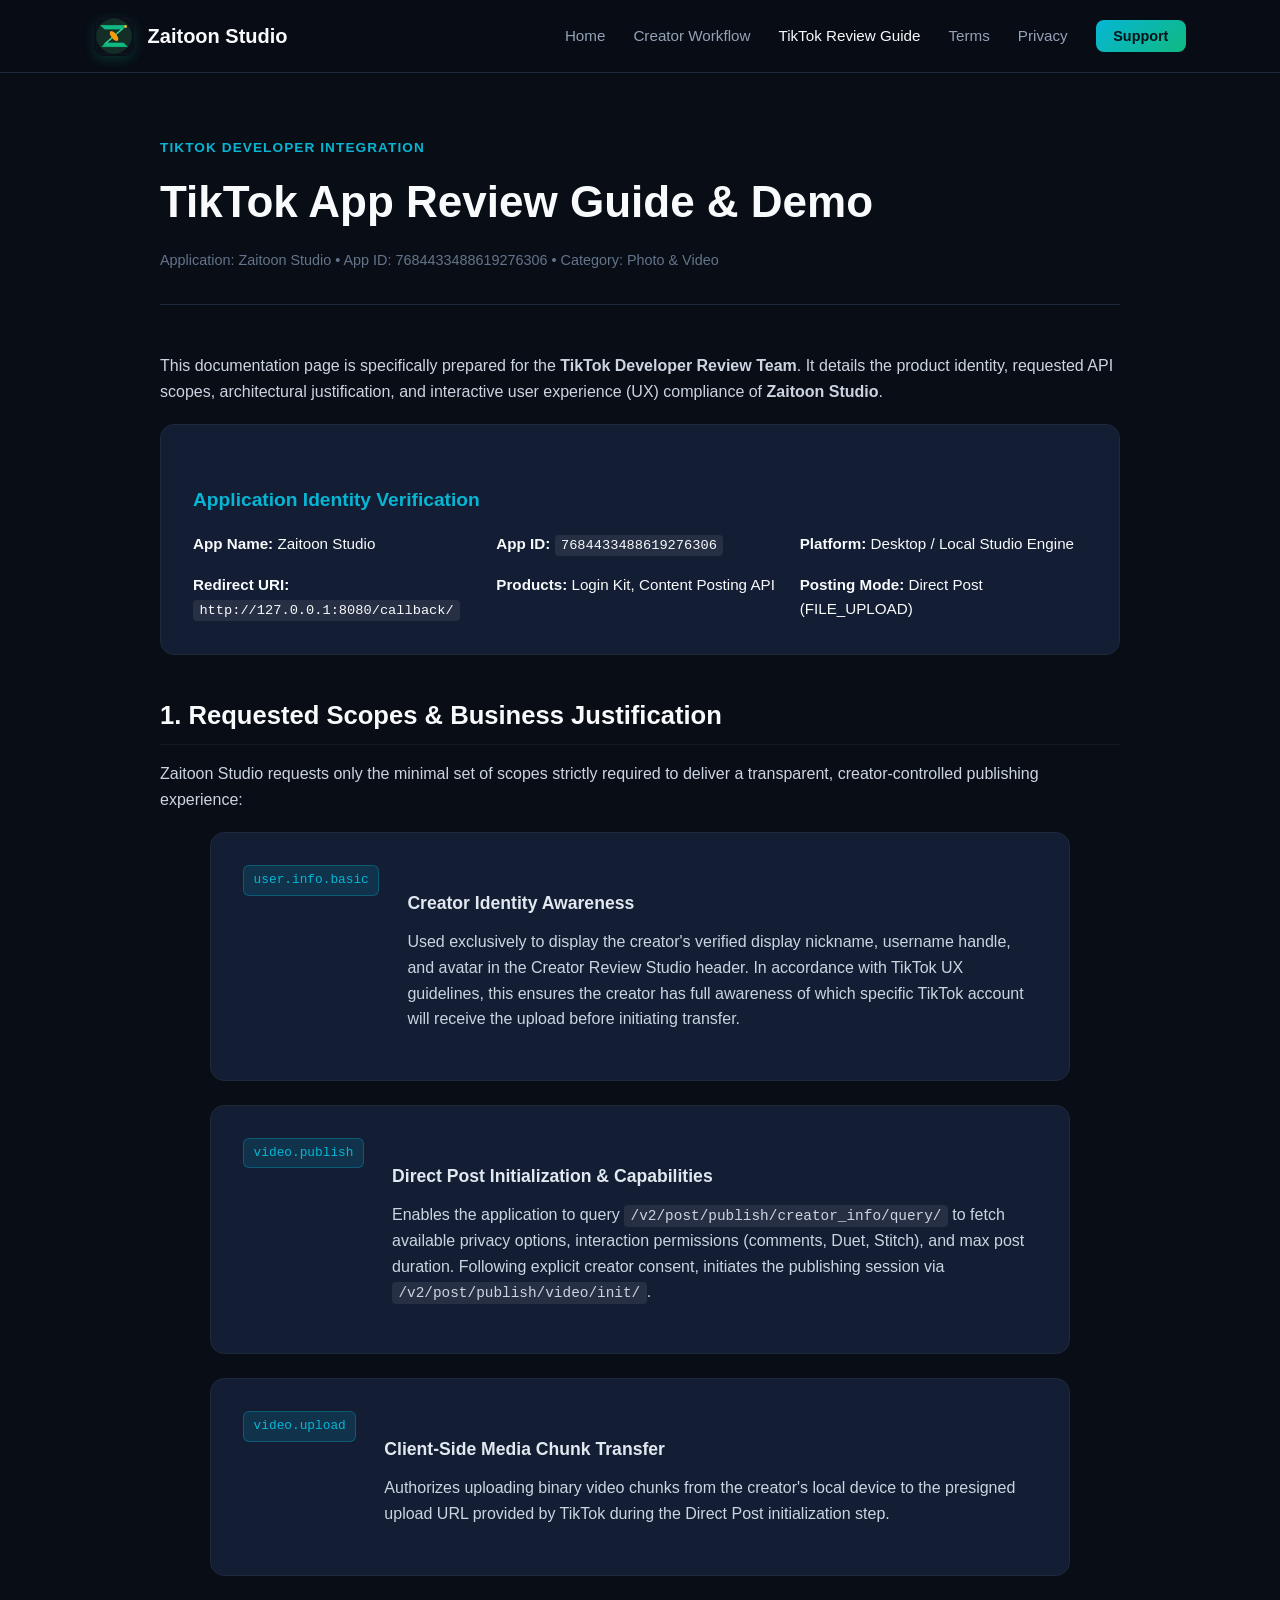
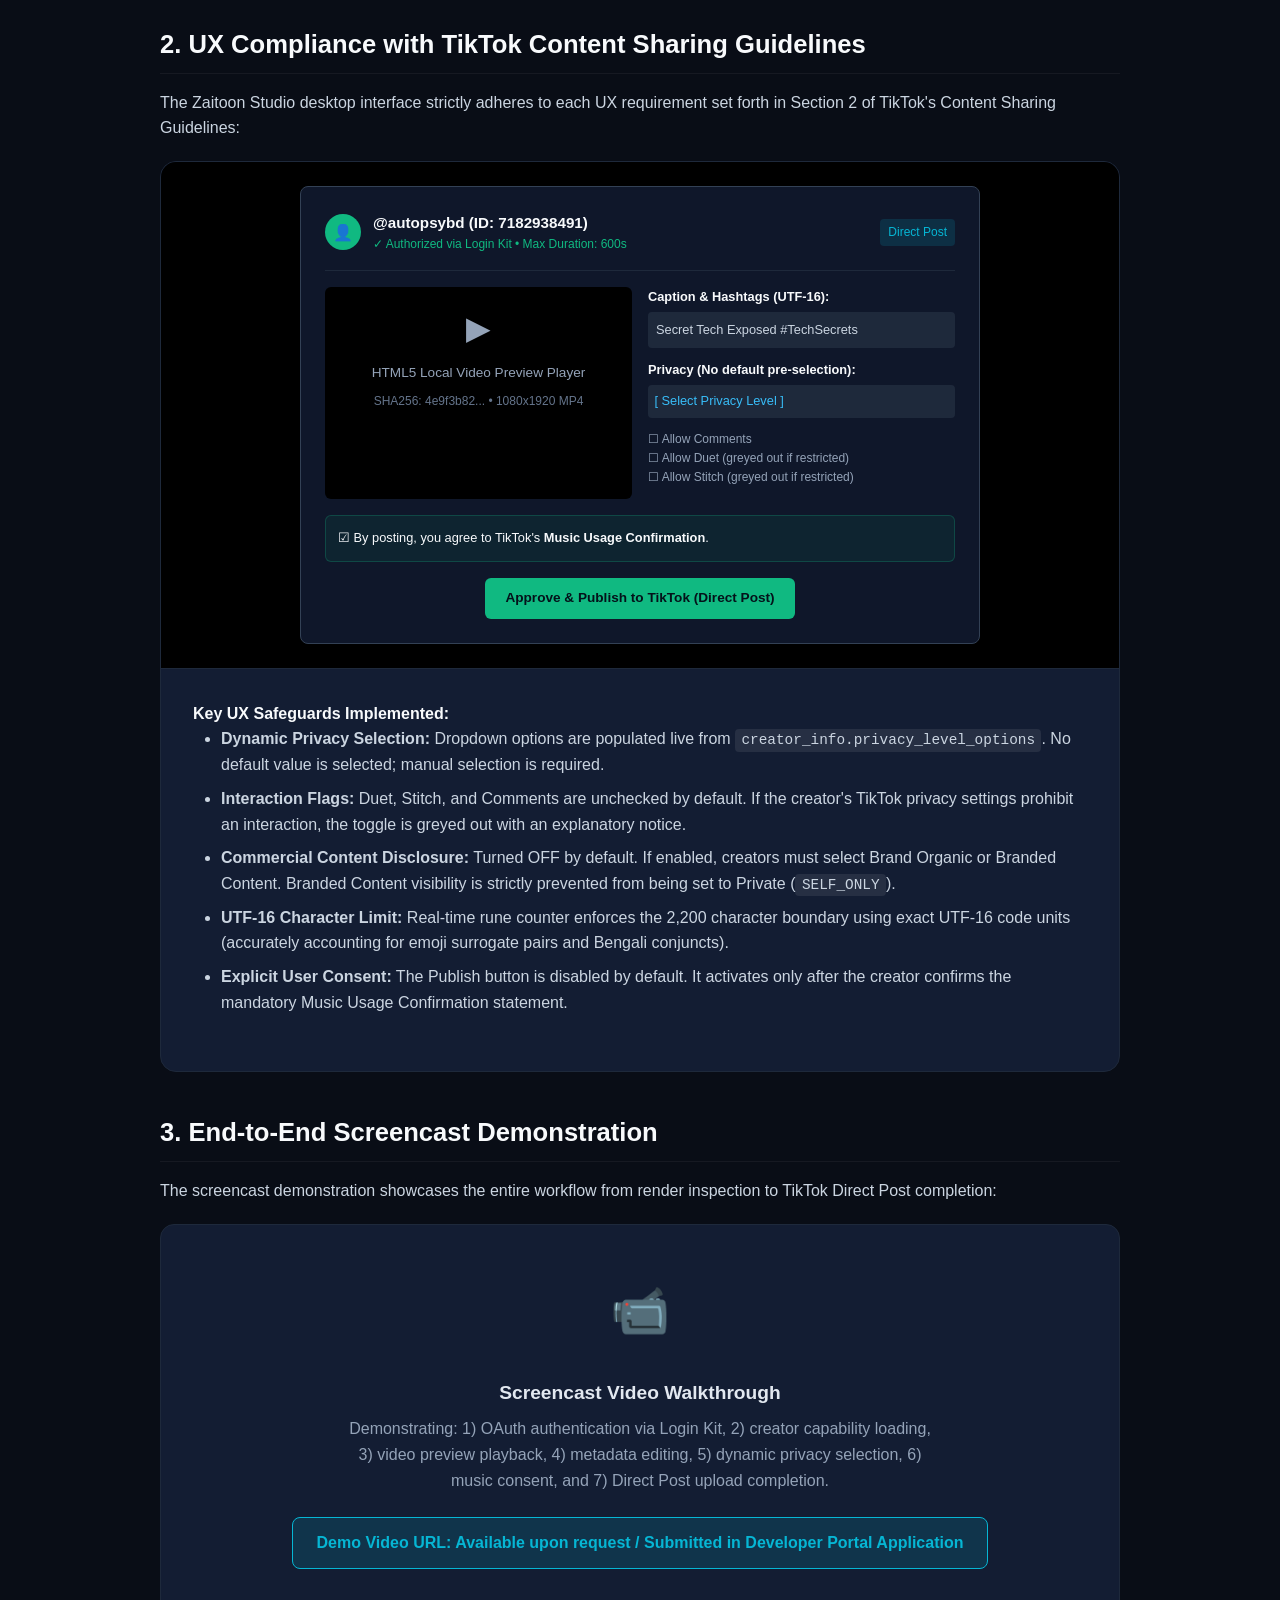
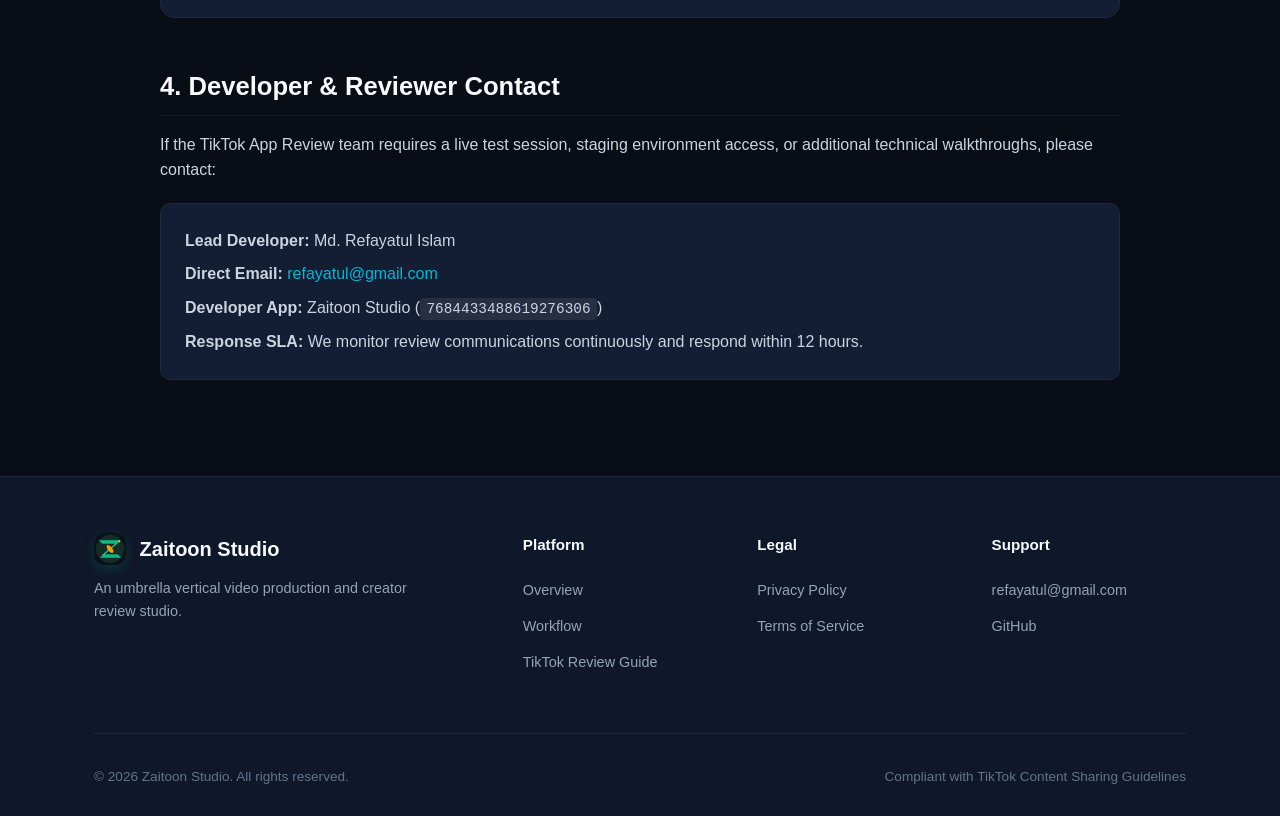
==== review.html @ 84d7c18d "feat: initial release of Zaitoon Studio official public website, Terms, Privacy, and TikTok Review h" ====
<!DOCTYPE html>
<html lang="en">
<head>
  <meta charset="UTF-8">
  <meta name="viewport" content="width=device-width, initial-scale=1.0">
  <title>TikTok App Review Guide & Demo — Zaitoon Studio</title>
  <meta name="description" content="Official TikTok App Review Guide, requested scopes justification, and creator review demonstration for Zaitoon Studio (App ID: 7684433488619276306).">
  <link rel="icon" type="image/png" href="/assets/zaitoon_studio_app_icon_1024.png">
  <link rel="stylesheet" href="/css/style.css">
</head>
<body>
  <header class="site-header">
    <div class="container nav-wrap">
      <a href="/" class="brand-link">
        <img src="/assets/zaitoon_studio_app_icon_1024.png" alt="Zaitoon Studio Logo" class="brand-icon">
        <span>Zaitoon Studio</span>
      </a>
      <button class="mobile-toggle" aria-label="Toggle navigation" aria-expanded="false">☰</button>
      <nav>
        <ul class="nav-links">
          <li><a href="/" class="nav-link">Home</a></li>
          <li><a href="/#workflow" class="nav-link">Creator Workflow</a></li>
          <li><a href="/review" class="nav-link active">TikTok Review Guide</a></li>
          <li><a href="/terms" class="nav-link">Terms</a></li>
          <li><a href="/privacy" class="nav-link">Privacy</a></li>
          <li><a href="/#contact" class="nav-link nav-btn">Support</a></li>
        </ul>
      </nav>
    </div>
  </header>

  <main class="container legal-content" style="max-width: 960px;">
    <div class="legal-header">
      <div class="section-tag">TikTok Developer Integration</div>
      <h1>TikTok App Review Guide & Demo</h1>
      <div class="updated-tag">Application: Zaitoon Studio • App ID: 7684433488619276306 • Category: Photo & Video</div>
    </div>

    <div class="legal-body">
      <p>
        This documentation page is specifically prepared for the <strong>TikTok Developer Review Team</strong>. It details the product identity, requested API scopes, architectural justification, and interactive user experience (UX) compliance of <strong>Zaitoon Studio</strong>.
      </p>

      <!-- App Details Card -->
      <div class="feature-card" style="margin-bottom: 2.5rem; background: var(--bg-card);">
        <h3 style="color: var(--accent-cyan); margin-bottom: 1rem;">Application Identity Verification</h3>
        <div style="display: grid; grid-template-columns: repeat(auto-fit, minmax(240px, 1fr)); gap: 1rem; font-size: 0.95rem;">
          <div><strong>App Name:</strong> Zaitoon Studio</div>
          <div><strong>App ID:</strong> <code>7684433488619276306</code></div>
          <div><strong>Platform:</strong> Desktop / Local Studio Engine</div>
          <div><strong>Redirect URI:</strong> <code>http://127.0.0.1:8080/callback/</code></div>
          <div><strong>Products:</strong> Login Kit, Content Posting API</div>
          <div><strong>Posting Mode:</strong> Direct Post (FILE_UPLOAD)</div>
        </div>
      </div>

      <!-- Scopes Justification -->
      <h2 id="scopes">1. Requested Scopes & Business Justification</h2>
      <p>
        Zaitoon Studio requests only the minimal set of scopes strictly required to deliver a transparent, creator-controlled publishing experience:
      </p>

      <div class="workflow-steps" style="margin-bottom: 3rem;">
        <div class="step-item">
          <span class="demo-scope-pill">user.info.basic</span>
          <div class="step-content">
            <h3 style="font-size: 1.1rem;">Creator Identity Awareness</h3>
            <p>
              Used exclusively to display the creator's verified display nickname, username handle, and avatar in the Creator Review Studio header. In accordance with TikTok UX guidelines, this ensures the creator has full awareness of which specific TikTok account will receive the upload before initiating transfer.
            </p>
          </div>
        </div>

        <div class="step-item">
          <span class="demo-scope-pill">video.publish</span>
          <div class="step-content">
            <h3 style="font-size: 1.1rem;">Direct Post Initialization & Capabilities</h3>
            <p>
              Enables the application to query <code>/v2/post/publish/creator_info/query/</code> to fetch available privacy options, interaction permissions (comments, Duet, Stitch), and max post duration. Following explicit creator consent, initiates the publishing session via <code>/v2/post/publish/video/init/</code>.
            </p>
          </div>
        </div>

        <div class="step-item">
          <span class="demo-scope-pill">video.upload</span>
          <div class="step-content">
            <h3 style="font-size: 1.1rem;">Client-Side Media Chunk Transfer</h3>
            <p>
              Authorizes uploading binary video chunks from the creator's local device to the presigned upload URL provided by TikTok during the Direct Post initialization step.
            </p>
          </div>
        </div>
      </div>

      <!-- UX Compliance Details -->
      <h2>2. UX Compliance with TikTok Content Sharing Guidelines</h2>
      <p>
        The Zaitoon Studio desktop interface strictly adheres to each UX requirement set forth in Section 2 of TikTok's Content Sharing Guidelines:
      </p>

      <div class="demo-card">
        <div class="demo-screen-mockup">
          <div style="background: #0f172a; border: 1px solid #334155; border-radius: 8px; padding: 1.5rem; width: 100%; max-width: 680px; text-align: left;">
            <div style="display: flex; justify-content: space-between; align-items: center; border-bottom: 1px solid #1e293b; padding-bottom: 1rem; margin-bottom: 1rem;">
              <div style="display: flex; align-items: center; gap: 0.75rem;">
                <div style="width: 36px; height: 36px; border-radius: 50%; background: #10b981; display: flex; align-items: center; justify-content: center;">👤</div>
                <div>
                  <div style="font-weight: 700; font-size: 0.95rem; color: #f8fafc;">@autopsybd (ID: 7182938491)</div>
                  <div style="font-size: 0.75rem; color: #10b981;">✓ Authorized via Login Kit • Max Duration: 600s</div>
                </div>
              </div>
              <span style="font-size: 0.75rem; background: rgba(6,182,212,0.15); color: #06b6d4; padding: 0.25rem 0.5rem; border-radius: 4px;">Direct Post</span>
            </div>
            
            <div style="display: grid; grid-template-columns: 1fr 1fr; gap: 1rem; font-size: 0.85rem;">
              <div style="background: #000; border-radius: 6px; padding: 1rem; text-align: center; color: #94a3b8;">
                <div style="font-size: 2rem; margin-bottom: 0.5rem;">▶</div>
                <div>HTML5 Local Video Preview Player</div>
                <div style="font-size: 0.75rem; color: #64748b; margin-top: 0.5rem;">SHA256: 4e9f3b82... • 1080x1920 MP4</div>
              </div>
              <div>
                <div style="margin-bottom: 0.75rem;">
                  <label style="display: block; font-weight: 600; font-size: 0.8rem; margin-bottom: 0.25rem;">Caption & Hashtags (UTF-16):</label>
                  <div style="background: #1e293b; padding: 0.5rem; border-radius: 4px; font-size: 0.8rem; color: #cbd5e1;">Secret Tech Exposed #TechSecrets</div>
                </div>
                <div style="margin-bottom: 0.75rem;">
                  <label style="display: block; font-weight: 600; font-size: 0.8rem; margin-bottom: 0.25rem;">Privacy (No default pre-selection):</label>
                  <div style="background: #1e293b; padding: 0.4rem; border-radius: 4px; font-size: 0.8rem; color: #38bdf8;">[ Select Privacy Level ]</div>
                </div>
                <div style="margin-bottom: 0.75rem; font-size: 0.75rem; color: #94a3b8;">
                  <div>☐ Allow Comments</div>
                  <div>☐ Allow Duet (greyed out if restricted)</div>
                  <div>☐ Allow Stitch (greyed out if restricted)</div>
                </div>
              </div>
            </div>

            <div style="background: rgba(16,185,129,0.08); border: 1px solid rgba(16,185,129,0.25); border-radius: 6px; padding: 0.75rem; margin-top: 1rem; font-size: 0.8rem;">
              ☑ By posting, you agree to TikTok's <strong>Music Usage Confirmation</strong>.
            </div>

            <div style="margin-top: 1rem; text-align: center;">
              <span style="display: inline-block; background: #10b981; color: #04121a; font-weight: 700; font-size: 0.85rem; padding: 0.6rem 1.25rem; border-radius: 6px;">
                Approve & Publish to TikTok (Direct Post)
              </span>
            </div>
          </div>
        </div>
        <div class="demo-details">
          <h4>Key UX Safeguards Implemented:</h4>
          <ul>
            <li><strong>Dynamic Privacy Selection:</strong> Dropdown options are populated live from <code>creator_info.privacy_level_options</code>. No default value is selected; manual selection is required.</li>
            <li><strong>Interaction Flags:</strong> Duet, Stitch, and Comments are unchecked by default. If the creator's TikTok privacy settings prohibit an interaction, the toggle is greyed out with an explanatory notice.</li>
            <li><strong>Commercial Content Disclosure:</strong> Turned OFF by default. If enabled, creators must select Brand Organic or Branded Content. Branded Content visibility is strictly prevented from being set to Private (<code>SELF_ONLY</code>).</li>
            <li><strong>UTF-16 Character Limit:</strong> Real-time rune counter enforces the 2,200 character boundary using exact UTF-16 code units (accurately accounting for emoji surrogate pairs and Bengali conjuncts).</li>
            <li><strong>Explicit User Consent:</strong> The Publish button is disabled by default. It activates only after the creator confirms the mandatory Music Usage Confirmation statement.</li>
          </ul>
        </div>
      </div>

      <!-- Screencast Demo Section -->
      <h2 id="demo-video">3. End-to-End Screencast Demonstration</h2>
      <p>
        The screencast demonstration showcases the entire workflow from render inspection to TikTok Direct Post completion:
      </p>

      <div class="feature-card" style="text-align: center; padding: 3rem 2rem; background: var(--bg-card); margin-bottom: 3rem;">
        <div style="font-size: 3rem; margin-bottom: 1rem;">📹</div>
        <h3 style="margin-bottom: 0.5rem;">Screencast Video Walkthrough</h3>
        <p style="color: var(--text-muted); max-width: 600px; margin: 0 auto 1.5rem;">
          Demonstrating: 1) OAuth authentication via Login Kit, 2) creator capability loading, 3) video preview playback, 4) metadata editing, 5) dynamic privacy selection, 6) music consent, and 7) Direct Post upload completion.
        </p>
        <div style="display: inline-block; background: rgba(6,182,212,0.15); border: 1px solid var(--accent-cyan); color: var(--accent-cyan); padding: 0.75rem 1.5rem; border-radius: 8px; font-weight: 600;">
          Demo Video URL: Available upon request / Submitted in Developer Portal Application
        </div>
      </div>

      <!-- Reviewer Contact -->
      <h2>4. Developer & Reviewer Contact</h2>
      <p>
        If the TikTok App Review team requires a live test session, staging environment access, or additional technical walkthroughs, please contact:
      </p>
      <div style="background: var(--bg-card); padding: 1.5rem; border-radius: 10px; border: 1px solid var(--border-color); margin-top: 1rem;">
        <p style="margin-bottom: 0.5rem;"><strong>Lead Developer:</strong> Md. Refayatul Islam</p>
        <p style="margin-bottom: 0.5rem;"><strong>Direct Email:</strong> <a href="mailto:refayatul@gmail.com">refayatul@gmail.com</a></p>
        <p style="margin-bottom: 0.5rem;"><strong>Developer App:</strong> Zaitoon Studio (<code>7684433488619276306</code>)</p>
        <p style="margin-bottom: 0;"><strong>Response SLA:</strong> We monitor review communications continuously and respond within 12 hours.</p>
      </div>
    </div>
  </main>

  <!-- Footer -->
  <footer class="site-footer">
    <div class="container">
      <div class="footer-grid">
        <div class="footer-brand">
          <div class="brand-link" style="margin-bottom: 0.75rem;">
            <img src="/assets/zaitoon_studio_app_icon_1024.png" alt="Zaitoon Studio" class="brand-icon" style="width: 32px; height: 32px;">
            <span>Zaitoon Studio</span>
          </div>
          <p>An umbrella vertical video production and creator review studio.</p>
        </div>

        <div class="footer-col">
          <h5>Platform</h5>
          <ul>
            <li><a href="/#overview">Overview</a></li>
            <li><a href="/#workflow">Workflow</a></li>
            <li><a href="/review">TikTok Review Guide</a></li>
          </ul>
        </div>

        <div class="footer-col">
          <h5>Legal</h5>
          <ul>
            <li><a href="/privacy">Privacy Policy</a></li>
            <li><a href="/terms">Terms of Service</a></li>
          </ul>
        </div>

        <div class="footer-col">
          <h5>Support</h5>
          <ul>
            <li><a href="mailto:refayatul@gmail.com">refayatul@gmail.com</a></li>
            <li><a href="https://github.com/Refayatul/zaitoon-studio" target="_blank" rel="noopener">GitHub</a></li>
          </ul>
        </div>
      </div>

      <div class="footer-bottom">
        <div>© 2026 Zaitoon Studio. All rights reserved.</div>
        <div>Compliant with TikTok Content Sharing Guidelines</div>
      </div>
    </div>
  </footer>

  <script src="/js/main.js"></script>
</body>
</html>
---- css/style.css ----
/* Zaitoon Studio — Modern Creator Suite Stylesheet */

:root {
  --bg-primary: #090d16;
  --bg-secondary: #0f172a;
  --bg-card: #131d33;
  --bg-card-hover: #1a2744;
  --border-color: #1e293b;
  --border-focus: #38bdf8;
  --text-main: #f8fafc;
  --text-muted: #94a3b8;
  --text-dim: #64748b;
  --accent-cyan: #06b6d4;
  --accent-emerald: #10b981;
  --accent-indigo: #6366f1;
  --accent-gradient: linear-gradient(135deg, #06b6d4 0%, #10b981 100%);
  --font-sans: -apple-system, BlinkMacSystemFont, "Segoe UI", Roboto, Helvetica, Arial, sans-serif;
  --font-mono: ui-monospace, SFMono-Regular, Menlo, Monaco, Consolas, monospace;
  --container-max: 1140px;
}

*, *::before, *::after {
  box-sizing: border-box;
  margin: 0;
  padding: 0;
}

body {
  background-color: var(--bg-primary);
  color: var(--text-main);
  font-family: var(--font-sans);
  line-height: 1.6;
  -webkit-font-smoothing: antialiased;
  min-height: 100vh;
  display: flex;
  flex-direction: column;
}

a {
  color: var(--accent-cyan);
  text-decoration: none;
  transition: color 0.2s ease;
}

a:hover {
  color: #38bdf8;
}

.container {
  width: 100%;
  max-width: var(--container-max);
  margin: 0 auto;
  padding: 0 1.5rem;
}

/* Header & Nav */
.site-header {
  background-color: rgba(9, 13, 22, 0.85);
  backdrop-filter: blur(12px);
  border-bottom: 1px solid var(--border-color);
  position: sticky;
  top: 0;
  z-index: 100;
}

.nav-wrap {
  display: flex;
  align-items: center;
  justify-content: space-between;
  height: 72px;
}

.brand-link {
  display: flex;
  align-items: center;
  gap: 0.85rem;
  font-weight: 700;
  font-size: 1.25rem;
  color: var(--text-main);
}

.brand-icon {
  width: 40px;
  height: 40px;
  border-radius: 10px;
  object-fit: cover;
  box-shadow: 0 4px 12px rgba(16, 185, 129, 0.2);
}

.nav-links {
  display: flex;
  align-items: center;
  gap: 1.75rem;
  list-style: none;
}

.nav-link {
  color: var(--text-muted);
  font-size: 0.95rem;
  font-weight: 500;
  transition: color 0.2s;
}

.nav-link:hover, .nav-link.active {
  color: var(--text-main);
}

.nav-btn {
  background: var(--accent-gradient);
  color: #04121a !important;
  font-weight: 600;
  padding: 0.5rem 1.1rem;
  border-radius: 8px;
  font-size: 0.9rem;
  transition: opacity 0.2s ease, transform 0.2s ease;
}

.nav-btn:hover {
  opacity: 0.95;
  transform: translateY(-1px);
}

.mobile-toggle {
  display: none;
  background: transparent;
  border: none;
  color: var(--text-main);
  font-size: 1.5rem;
  cursor: pointer;
}

/* Hero Section */
.hero-section {
  padding: 5rem 0 4rem;
  text-align: center;
  background: radial-gradient(circle at top, rgba(6, 182, 212, 0.12) 0%, transparent 65%);
}

.hero-badge {
  display: inline-flex;
  align-items: center;
  gap: 0.5rem;
  padding: 0.4rem 1rem;
  background: rgba(16, 185, 129, 0.1);
  border: 1px solid rgba(16, 185, 129, 0.3);
  border-radius: 999px;
  color: var(--accent-emerald);
  font-size: 0.85rem;
  font-weight: 600;
  margin-bottom: 1.5rem;
}

.hero-title {
  font-size: 3rem;
  font-weight: 800;
  line-height: 1.2;
  margin-bottom: 1.25rem;
  letter-spacing: -0.02em;
}

.gradient-text {
  background: var(--accent-gradient);
  -webkit-background-clip: text;
  -webkit-text-fill-color: transparent;
}

.hero-subtitle {
  font-size: 1.2rem;
  color: var(--text-muted);
  max-width: 740px;
  margin: 0 auto 2.25rem;
  font-weight: 400;
}

.hero-cta-group {
  display: flex;
  align-items: center;
  justify-content: center;
  gap: 1rem;
  flex-wrap: wrap;
}

.btn-primary {
  background: var(--accent-gradient);
  color: #04121a;
  font-weight: 700;
  padding: 0.85rem 1.85rem;
  border-radius: 10px;
  font-size: 1rem;
  transition: all 0.2s ease;
  display: inline-flex;
  align-items: center;
  gap: 0.5rem;
}

.btn-primary:hover {
  opacity: 0.95;
  transform: translateY(-2px);
  color: #04121a;
}

.btn-secondary {
  background: var(--bg-card);
  border: 1px solid var(--border-color);
  color: var(--text-main);
  font-weight: 600;
  padding: 0.85rem 1.85rem;
  border-radius: 10px;
  font-size: 1rem;
  transition: all 0.2s ease;
}

.btn-secondary:hover {
  background: var(--bg-card-hover);
  border-color: #334155;
  color: var(--text-main);
}

/* Feature Grid */
.section {
  padding: 4.5rem 0;
  border-top: 1px solid var(--border-color);
}

.section-header {
  text-align: center;
  margin-bottom: 3.5rem;
}

.section-tag {
  color: var(--accent-cyan);
  font-size: 0.85rem;
  font-weight: 700;
  text-transform: uppercase;
  letter-spacing: 0.08em;
  margin-bottom: 0.5rem;
}

.section-title {
  font-size: 2.2rem;
  font-weight: 700;
  margin-bottom: 0.75rem;
  letter-spacing: -0.01em;
}

.section-desc {
  color: var(--text-muted);
  font-size: 1.05rem;
  max-width: 650px;
  margin: 0 auto;
}

.grid-3 {
  display: grid;
  grid-template-columns: repeat(auto-fit, minmax(320px, 1fr));
  gap: 1.75rem;
}

.grid-2 {
  display: grid;
  grid-template-columns: repeat(auto-fit, minmax(400px, 1fr));
  gap: 2rem;
}

.feature-card {
  background: var(--bg-card);
  border: 1px solid var(--border-color);
  border-radius: 14px;
  padding: 2rem;
  transition: transform 0.2s ease, border-color 0.2s ease;
}

.feature-card:hover {
  transform: translateY(-4px);
  border-color: rgba(6, 182, 212, 0.4);
}

.card-icon {
  width: 48px;
  height: 48px;
  border-radius: 12px;
  background: rgba(6, 182, 212, 0.1);
  display: flex;
  align-items: center;
  justify-content: center;
  font-size: 1.5rem;
  margin-bottom: 1.25rem;
}

.feature-card h3 {
  font-size: 1.25rem;
  margin-bottom: 0.6rem;
  color: var(--text-main);
}

.feature-card p {
  color: var(--text-muted);
  font-size: 0.95rem;
}

/* Workflow Step List */
.workflow-steps {
  display: flex;
  flex-direction: column;
  gap: 1.5rem;
  max-width: 860px;
  margin: 0 auto;
}

.step-item {
  display: flex;
  gap: 1.5rem;
  background: var(--bg-card);
  border: 1px solid var(--border-color);
  border-radius: 14px;
  padding: 1.75rem;
  align-items: flex-start;
}

.step-number {
  background: var(--accent-gradient);
  color: #04121a;
  font-weight: 800;
  width: 40px;
  height: 40px;
  border-radius: 10px;
  display: flex;
  align-items: center;
  justify-content: center;
  flex-shrink: 0;
  font-size: 1.1rem;
}

.step-content h3 {
  font-size: 1.2rem;
  margin-bottom: 0.4rem;
}

.step-content p {
  color: var(--text-muted);
  font-size: 0.95rem;
}

/* Compliance Badge Box */
.compliance-box {
  background: rgba(16, 185, 129, 0.05);
  border: 1px solid rgba(16, 185, 129, 0.25);
  border-radius: 14px;
  padding: 2.25rem;
  margin-top: 3rem;
  display: flex;
  align-items: center;
  gap: 2rem;
}

.compliance-icon {
  font-size: 3rem;
  flex-shrink: 0;
}

.compliance-info h4 {
  font-size: 1.3rem;
  color: var(--accent-emerald);
  margin-bottom: 0.5rem;
}

.compliance-info p {
  color: var(--text-muted);
  font-size: 0.95rem;
}

/* Legal & Doc Layout */
.legal-content {
  padding: 4rem 0 6rem;
  max-width: 820px;
  margin: 0 auto;
}

.legal-header {
  margin-bottom: 3rem;
  border-bottom: 1px solid var(--border-color);
  padding-bottom: 2rem;
}

.legal-header h1 {
  font-size: 2.75rem;
  font-weight: 800;
  margin-bottom: 0.75rem;
}

.legal-header .updated-tag {
  color: var(--text-dim);
  font-size: 0.9rem;
}

.legal-body h2 {
  font-size: 1.6rem;
  margin: 2.5rem 0 1rem;
  color: var(--text-main);
  border-bottom: 1px solid rgba(255, 255, 255, 0.05);
  padding-bottom: 0.5rem;
}

.legal-body h3 {
  font-size: 1.2rem;
  margin: 1.75rem 0 0.75rem;
  color: #e2e8f0;
}

.legal-body p {
  color: #cbd5e1;
  font-size: 1rem;
  margin-bottom: 1.25rem;
}

.legal-body ul, .legal-body ol {
  margin-bottom: 1.5rem;
  padding-left: 1.75rem;
  color: #cbd5e1;
}

.legal-body li {
  margin-bottom: 0.5rem;
}

.legal-body code {
  font-family: var(--font-mono);
  background: rgba(255, 255, 255, 0.08);
  padding: 0.2rem 0.4rem;
  border-radius: 4px;
  font-size: 0.9em;
}

/* Review Demonstration Page UI */
.demo-card {
  background: var(--bg-card);
  border: 1px solid var(--border-color);
  border-radius: 16px;
  overflow: hidden;
  margin-bottom: 2.5rem;
}

.demo-screen-mockup {
  background: #000;
  padding: 1.5rem;
  border-bottom: 1px solid var(--border-color);
  display: flex;
  justify-content: center;
}

.demo-screen-mockup img, .demo-screen-mockup video {
  max-width: 100%;
  border-radius: 8px;
  box-shadow: 0 12px 36px rgba(0,0,0,0.6);
}

.demo-details {
  padding: 2rem;
}

.demo-scope-pill {
  display: inline-block;
  background: rgba(6, 182, 212, 0.15);
  color: var(--accent-cyan);
  border: 1px solid rgba(6, 182, 212, 0.3);
  font-family: var(--font-mono);
  font-size: 0.8rem;
  padding: 0.25rem 0.6rem;
  border-radius: 6px;
  margin: 0.25rem;
}

/* Contact Box */
.contact-box {
  background: var(--bg-card);
  border: 1px solid var(--border-color);
  border-radius: 14px;
  padding: 2.5rem;
  text-align: center;
  max-width: 680px;
  margin: 0 auto;
}

/* Footer */
.site-footer {
  margin-top: auto;
  background: var(--bg-secondary);
  border-top: 1px solid var(--border-color);
  padding: 3.5rem 0 2rem;
}

.footer-grid {
  display: grid;
  grid-template-columns: 2fr 1fr 1fr 1fr;
  gap: 2.5rem;
  margin-bottom: 3rem;
}

.footer-brand p {
  color: var(--text-muted);
  font-size: 0.9rem;
  margin-top: 0.75rem;
  max-width: 320px;
}

.footer-col h5 {
  color: var(--text-main);
  font-size: 0.95rem;
  font-weight: 700;
  margin-bottom: 1.25rem;
}

.footer-col ul {
  list-style: none;
}

.footer-col li {
  margin-bottom: 0.65rem;
}

.footer-col a {
  color: var(--text-muted);
  font-size: 0.9rem;
}

.footer-col a:hover {
  color: var(--text-main);
}

.footer-bottom {
  border-top: 1px solid var(--border-color);
  padding-top: 2rem;
  display: flex;
  justify-content: space-between;
  align-items: center;
  color: var(--text-dim);
  font-size: 0.85rem;
}

/* Mobile Responsive */
@media (max-width: 768px) {
  .hero-title {
    font-size: 2.25rem;
  }
  .nav-links {
    display: none;
    position: absolute;
    top: 72px;
    left: 0;
    width: 100%;
    background: var(--bg-secondary);
    border-bottom: 1px solid var(--border-color);
    flex-direction: column;
    padding: 1.5rem;
    gap: 1.25rem;
  }
  .nav-links.open {
    display: flex;
  }
  .mobile-toggle {
    display: block;
  }
  .footer-grid {
    grid-template-columns: 1fr;
    gap: 2rem;
  }
  .footer-bottom {
    flex-direction: column;
    gap: 1rem;
    text-align: center;
  }
  .compliance-box {
    flex-direction: column;
    text-align: center;
  }
}
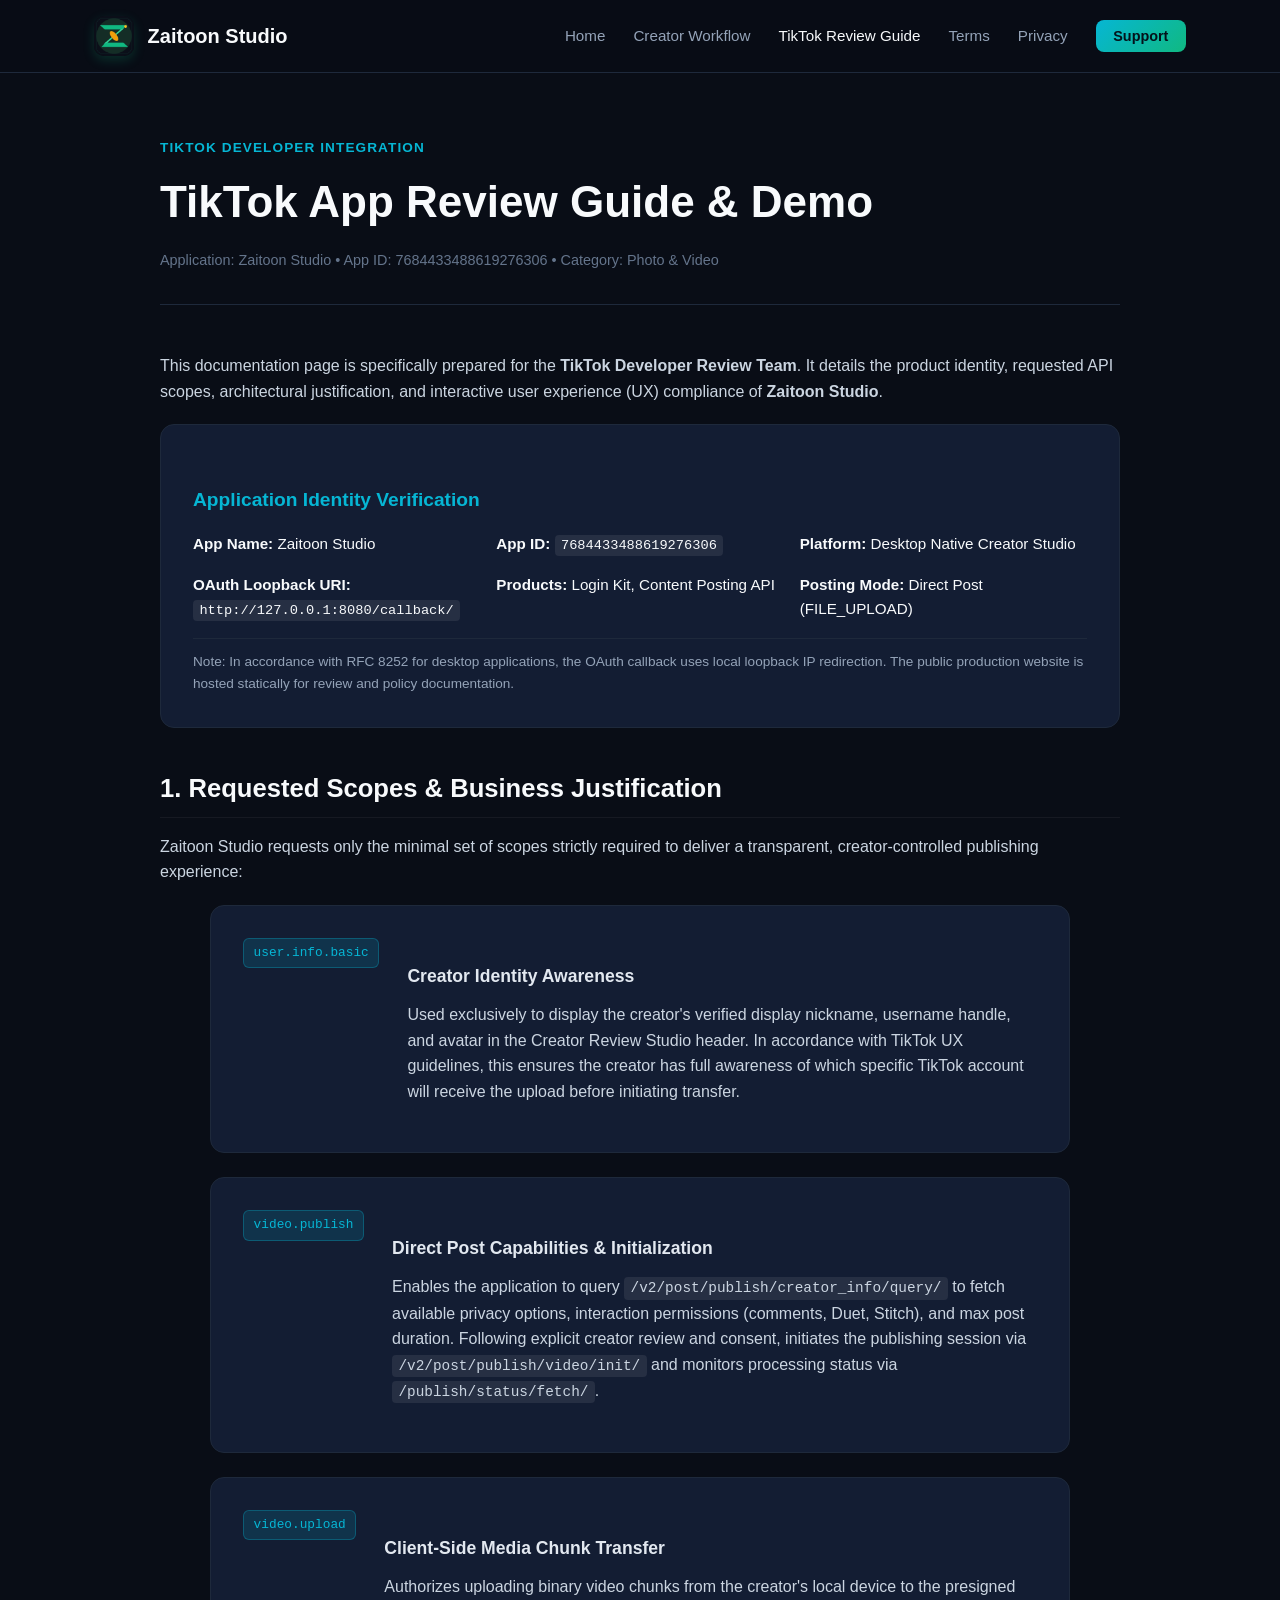
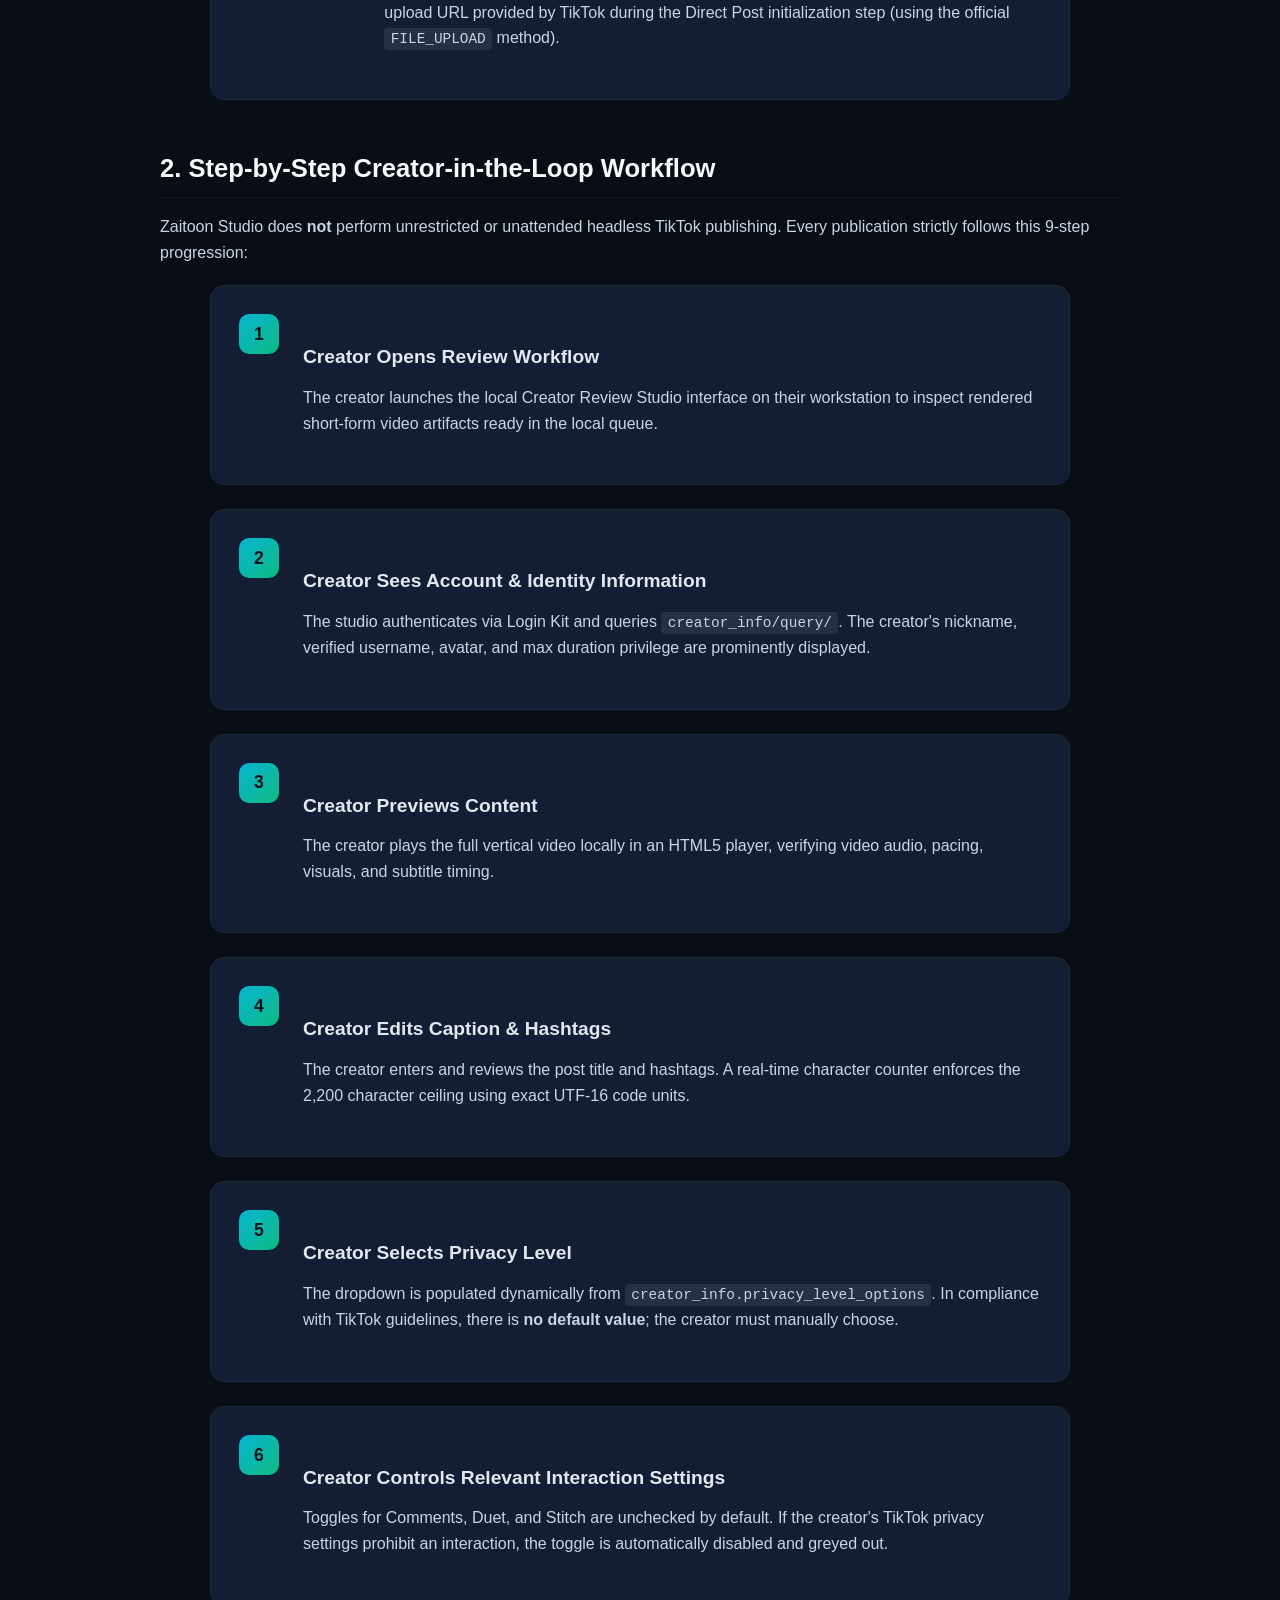
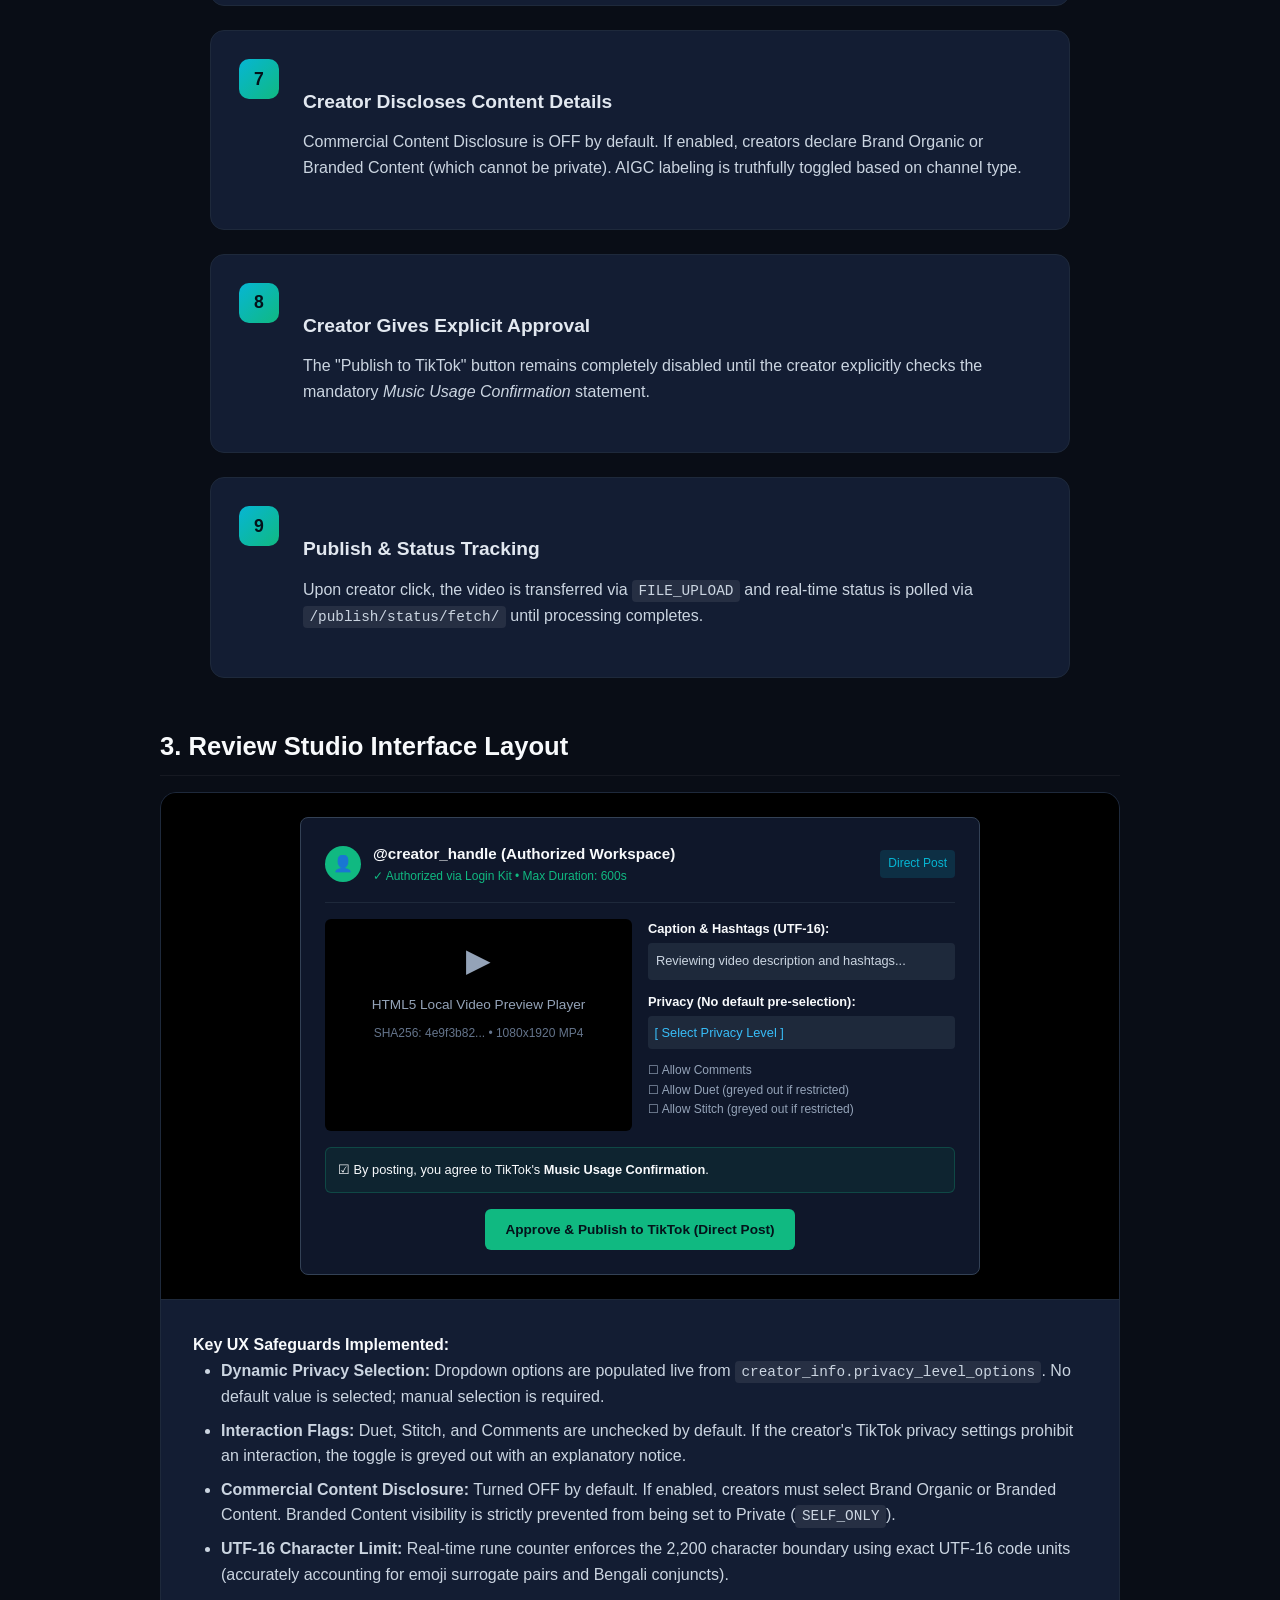
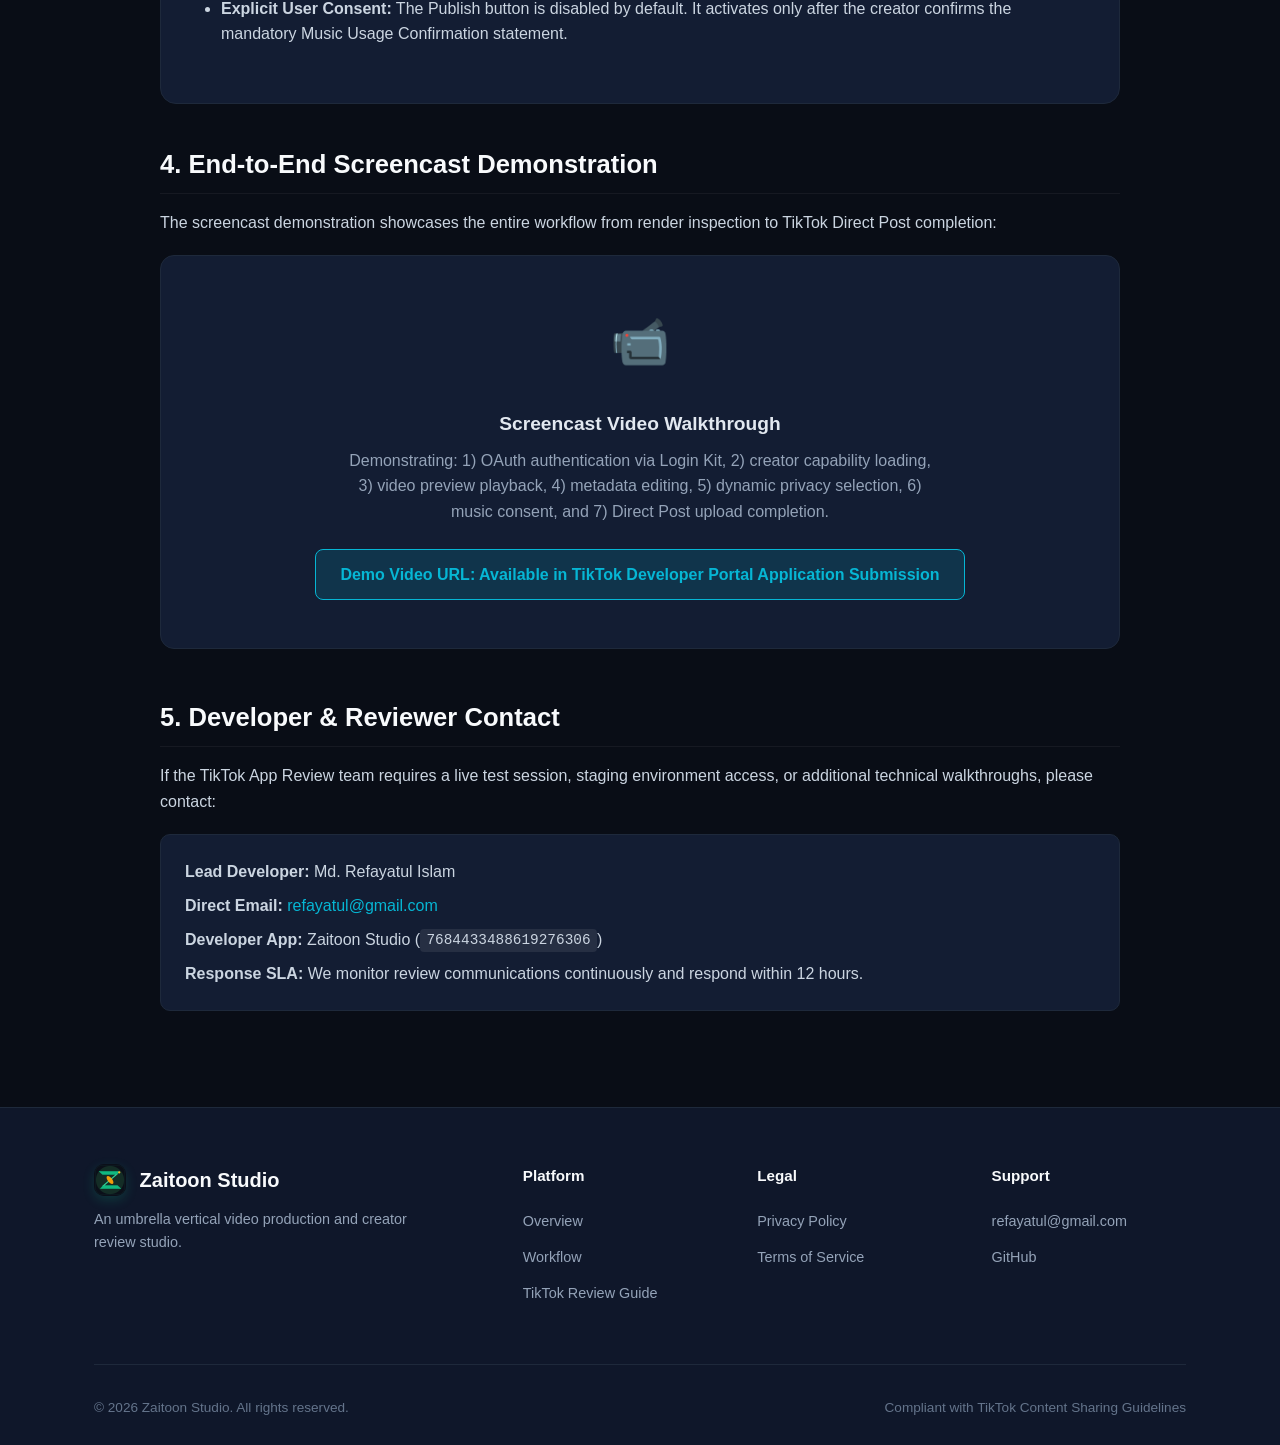
==== commit bf0a8107: "feat: complete TikTok reviewer guide, clean routing, and 7-suite verification" ====
--- a/review.html
+++ b/review.html
@@ -47,10 +47,13 @@
         <div style="display: grid; grid-template-columns: repeat(auto-fit, minmax(240px, 1fr)); gap: 1rem; font-size: 0.95rem;">
           <div><strong>App Name:</strong> Zaitoon Studio</div>
           <div><strong>App ID:</strong> <code>7684433488619276306</code></div>
-          <div><strong>Platform:</strong> Desktop / Local Studio Engine</div>
-          <div><strong>Redirect URI:</strong> <code>http://127.0.0.1:8080/callback/</code></div>
+          <div><strong>Platform:</strong> Desktop Native Creator Studio</div>
+          <div><strong>OAuth Loopback URI:</strong> <code>http://127.0.0.1:8080/callback/</code></div>
           <div><strong>Products:</strong> Login Kit, Content Posting API</div>
           <div><strong>Posting Mode:</strong> Direct Post (FILE_UPLOAD)</div>
+        </div>
+        <div style="margin-top: 1rem; padding-top: 0.75rem; border-top: 1px solid var(--border-color); font-size: 0.85rem; color: var(--text-muted);">
+          Note: In accordance with RFC 8252 for desktop applications, the OAuth callback uses local loopback IP redirection. The public production website is hosted statically for review and policy documentation.
         </div>
       </div>
 
@@ -74,9 +77,9 @@
         <div class="step-item">
           <span class="demo-scope-pill">video.publish</span>
           <div class="step-content">
-            <h3 style="font-size: 1.1rem;">Direct Post Initialization & Capabilities</h3>
+            <h3 style="font-size: 1.1rem;">Direct Post Capabilities & Initialization</h3>
             <p>
-              Enables the application to query <code>/v2/post/publish/creator_info/query/</code> to fetch available privacy options, interaction permissions (comments, Duet, Stitch), and max post duration. Following explicit creator consent, initiates the publishing session via <code>/v2/post/publish/video/init/</code>.
+              Enables the application to query <code>/v2/post/publish/creator_info/query/</code> to fetch available privacy options, interaction permissions (comments, Duet, Stitch), and max post duration. Following explicit creator review and consent, initiates the publishing session via <code>/v2/post/publish/video/init/</code> and monitors processing status via <code>/publish/status/fetch/</code>.
             </p>
           </div>
         </div>
@@ -86,18 +89,94 @@
           <div class="step-content">
             <h3 style="font-size: 1.1rem;">Client-Side Media Chunk Transfer</h3>
             <p>
-              Authorizes uploading binary video chunks from the creator's local device to the presigned upload URL provided by TikTok during the Direct Post initialization step.
+              Authorizes uploading binary video chunks from the creator's local device to the presigned upload URL provided by TikTok during the Direct Post initialization step (using the official <code>FILE_UPLOAD</code> method).
             </p>
           </div>
         </div>
       </div>
 
-      <!-- UX Compliance Details -->
-      <h2>2. UX Compliance with TikTok Content Sharing Guidelines</h2>
-      <p>
-        The Zaitoon Studio desktop interface strictly adheres to each UX requirement set forth in Section 2 of TikTok's Content Sharing Guidelines:
-      </p>
-
+      <!-- The 9-Step Creator-in-the-Loop Progression -->
+      <h2>2. Step-by-Step Creator-in-the-Loop Workflow</h2>
+      <p>
+        Zaitoon Studio does <strong>not</strong> perform unrestricted or unattended headless TikTok publishing. Every publication strictly follows this 9-step progression:
+      </p>
+
+      <div class="workflow-steps" style="margin-bottom: 3rem;">
+        <div class="step-item">
+          <div class="step-number">1</div>
+          <div class="step-content">
+            <h3>Creator Opens Review Workflow</h3>
+            <p>The creator launches the local Creator Review Studio interface on their workstation to inspect rendered short-form video artifacts ready in the local queue.</p>
+          </div>
+        </div>
+
+        <div class="step-item">
+          <div class="step-number">2</div>
+          <div class="step-content">
+            <h3>Creator Sees Account & Identity Information</h3>
+            <p>The studio authenticates via Login Kit and queries <code>creator_info/query/</code>. The creator's nickname, verified username, avatar, and max duration privilege are prominently displayed.</p>
+          </div>
+        </div>
+
+        <div class="step-item">
+          <div class="step-number">3</div>
+          <div class="step-content">
+            <h3>Creator Previews Content</h3>
+            <p>The creator plays the full vertical video locally in an HTML5 player, verifying video audio, pacing, visuals, and subtitle timing.</p>
+          </div>
+        </div>
+
+        <div class="step-item">
+          <div class="step-number">4</div>
+          <div class="step-content">
+            <h3>Creator Edits Caption & Hashtags</h3>
+            <p>The creator enters and reviews the post title and hashtags. A real-time character counter enforces the 2,200 character ceiling using exact UTF-16 code units.</p>
+          </div>
+        </div>
+
+        <div class="step-item">
+          <div class="step-number">5</div>
+          <div class="step-content">
+            <h3>Creator Selects Privacy Level</h3>
+            <p>The dropdown is populated dynamically from <code>creator_info.privacy_level_options</code>. In compliance with TikTok guidelines, there is <strong>no default value</strong>; the creator must manually choose.</p>
+          </div>
+        </div>
+
+        <div class="step-item">
+          <div class="step-number">6</div>
+          <div class="step-content">
+            <h3>Creator Controls Relevant Interaction Settings</h3>
+            <p>Toggles for Comments, Duet, and Stitch are unchecked by default. If the creator's TikTok privacy settings prohibit an interaction, the toggle is automatically disabled and greyed out.</p>
+          </div>
+        </div>
+
+        <div class="step-item">
+          <div class="step-number">7</div>
+          <div class="step-content">
+            <h3>Creator Discloses Content Details</h3>
+            <p>Commercial Content Disclosure is OFF by default. If enabled, creators declare Brand Organic or Branded Content (which cannot be private). AIGC labeling is truthfully toggled based on channel type.</p>
+          </div>
+        </div>
+
+        <div class="step-item">
+          <div class="step-number">8</div>
+          <div class="step-content">
+            <h3>Creator Gives Explicit Approval</h3>
+            <p>The "Publish to TikTok" button remains completely disabled until the creator explicitly checks the mandatory <em>Music Usage Confirmation</em> statement.</p>
+          </div>
+        </div>
+
+        <div class="step-item">
+          <div class="step-number">9</div>
+          <div class="step-content">
+            <h3>Publish & Status Tracking</h3>
+            <p>Upon creator click, the video is transferred via <code>FILE_UPLOAD</code> and real-time status is polled via <code>/publish/status/fetch/</code> until processing completes.</p>
+          </div>
+        </div>
+      </div>
+
+      <!-- UX Compliance Mockup -->
+      <h2>3. Review Studio Interface Layout</h2>
       <div class="demo-card">
         <div class="demo-screen-mockup">
           <div style="background: #0f172a; border: 1px solid #334155; border-radius: 8px; padding: 1.5rem; width: 100%; max-width: 680px; text-align: left;">
@@ -105,7 +184,7 @@
               <div style="display: flex; align-items: center; gap: 0.75rem;">
                 <div style="width: 36px; height: 36px; border-radius: 50%; background: #10b981; display: flex; align-items: center; justify-content: center;">👤</div>
                 <div>
-                  <div style="font-weight: 700; font-size: 0.95rem; color: #f8fafc;">@autopsybd (ID: 7182938491)</div>
+                  <div style="font-weight: 700; font-size: 0.95rem; color: #f8fafc;">@creator_handle (Authorized Workspace)</div>
                   <div style="font-size: 0.75rem; color: #10b981;">✓ Authorized via Login Kit • Max Duration: 600s</div>
                 </div>
               </div>
@@ -121,7 +200,7 @@
               <div>
                 <div style="margin-bottom: 0.75rem;">
                   <label style="display: block; font-weight: 600; font-size: 0.8rem; margin-bottom: 0.25rem;">Caption & Hashtags (UTF-16):</label>
-                  <div style="background: #1e293b; padding: 0.5rem; border-radius: 4px; font-size: 0.8rem; color: #cbd5e1;">Secret Tech Exposed #TechSecrets</div>
+                  <div style="background: #1e293b; padding: 0.5rem; border-radius: 4px; font-size: 0.8rem; color: #cbd5e1;">Reviewing video description and hashtags...</div>
                 </div>
                 <div style="margin-bottom: 0.75rem;">
                   <label style="display: block; font-weight: 600; font-size: 0.8rem; margin-bottom: 0.25rem;">Privacy (No default pre-selection):</label>
@@ -159,7 +238,7 @@
       </div>
 
       <!-- Screencast Demo Section -->
-      <h2 id="demo-video">3. End-to-End Screencast Demonstration</h2>
+      <h2 id="demo-video">4. End-to-End Screencast Demonstration</h2>
       <p>
         The screencast demonstration showcases the entire workflow from render inspection to TikTok Direct Post completion:
       </p>
@@ -171,12 +250,12 @@
           Demonstrating: 1) OAuth authentication via Login Kit, 2) creator capability loading, 3) video preview playback, 4) metadata editing, 5) dynamic privacy selection, 6) music consent, and 7) Direct Post upload completion.
         </p>
         <div style="display: inline-block; background: rgba(6,182,212,0.15); border: 1px solid var(--accent-cyan); color: var(--accent-cyan); padding: 0.75rem 1.5rem; border-radius: 8px; font-weight: 600;">
-          Demo Video URL: Available upon request / Submitted in Developer Portal Application
+          Demo Video URL: Available in TikTok Developer Portal Application Submission
         </div>
       </div>
 
       <!-- Reviewer Contact -->
-      <h2>4. Developer & Reviewer Contact</h2>
+      <h2>5. Developer & Reviewer Contact</h2>
       <p>
         If the TikTok App Review team requires a live test session, staging environment access, or additional technical walkthroughs, please contact:
       </p>
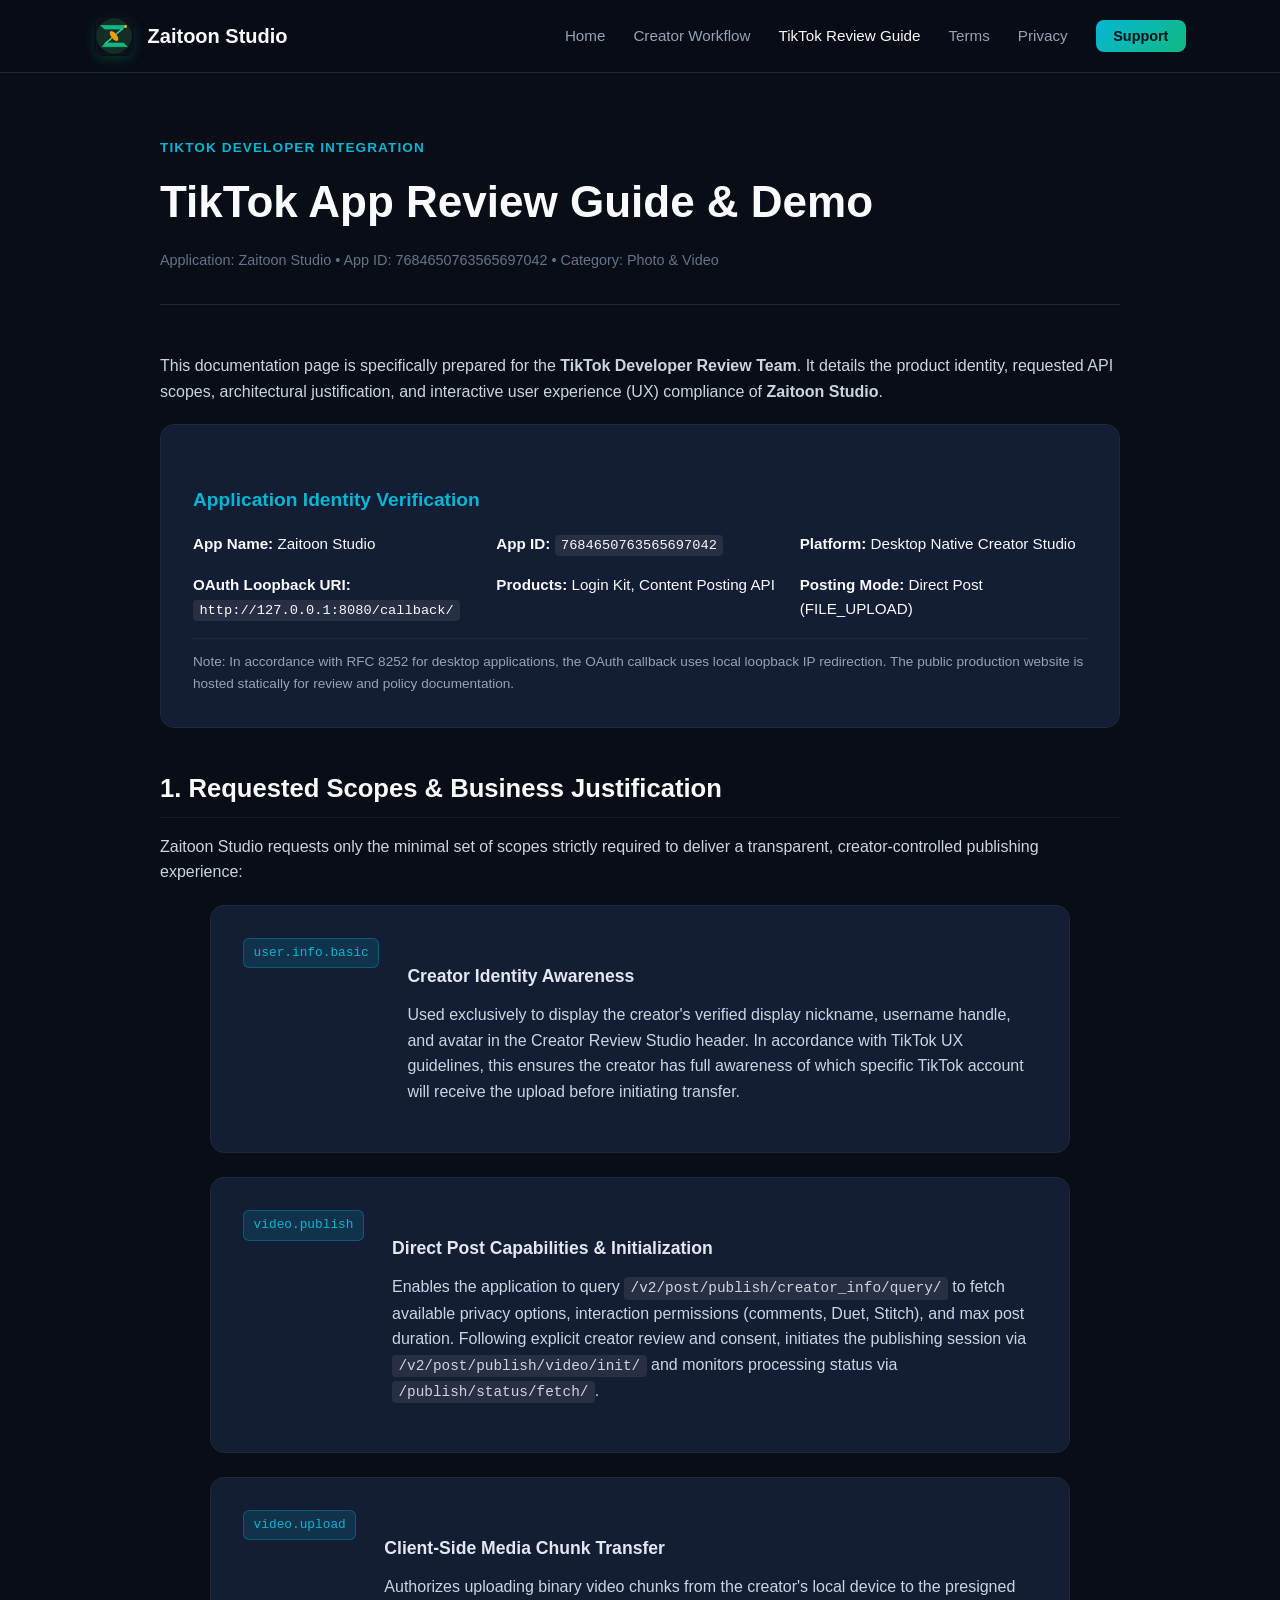
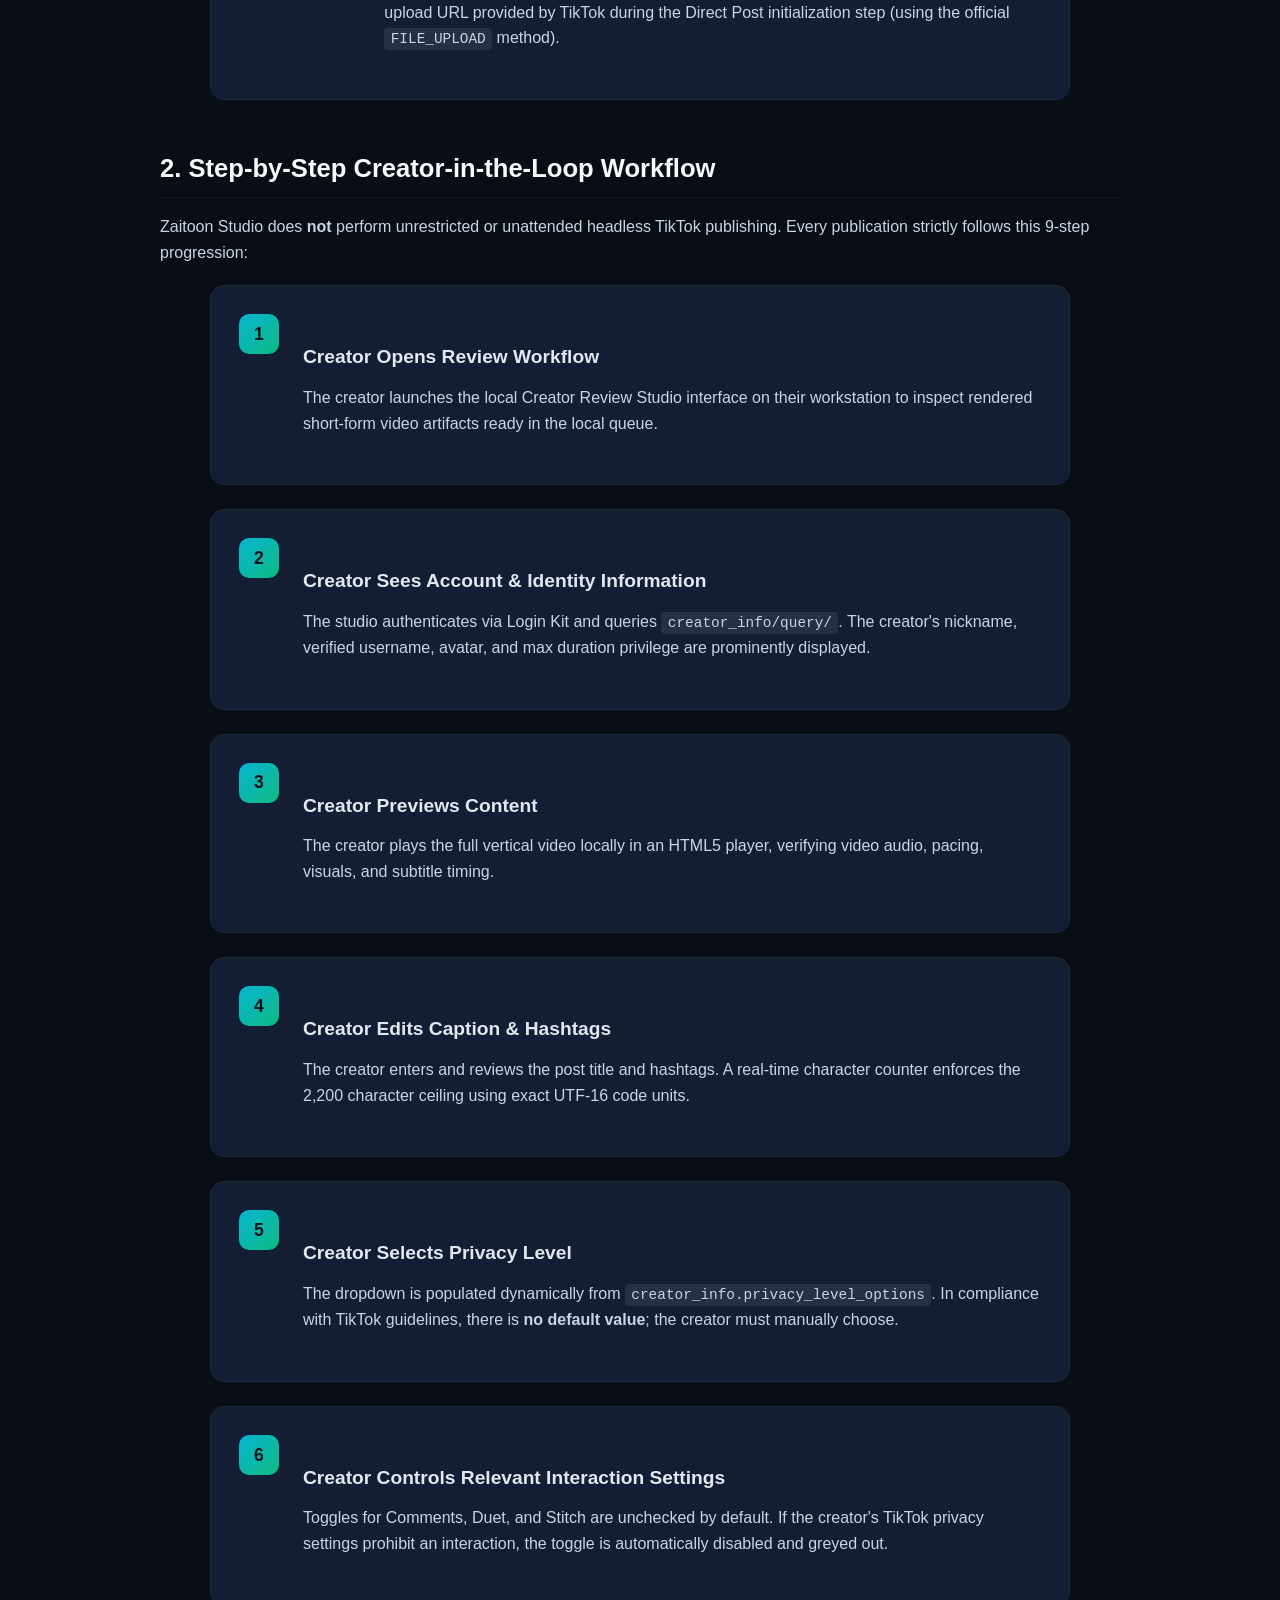
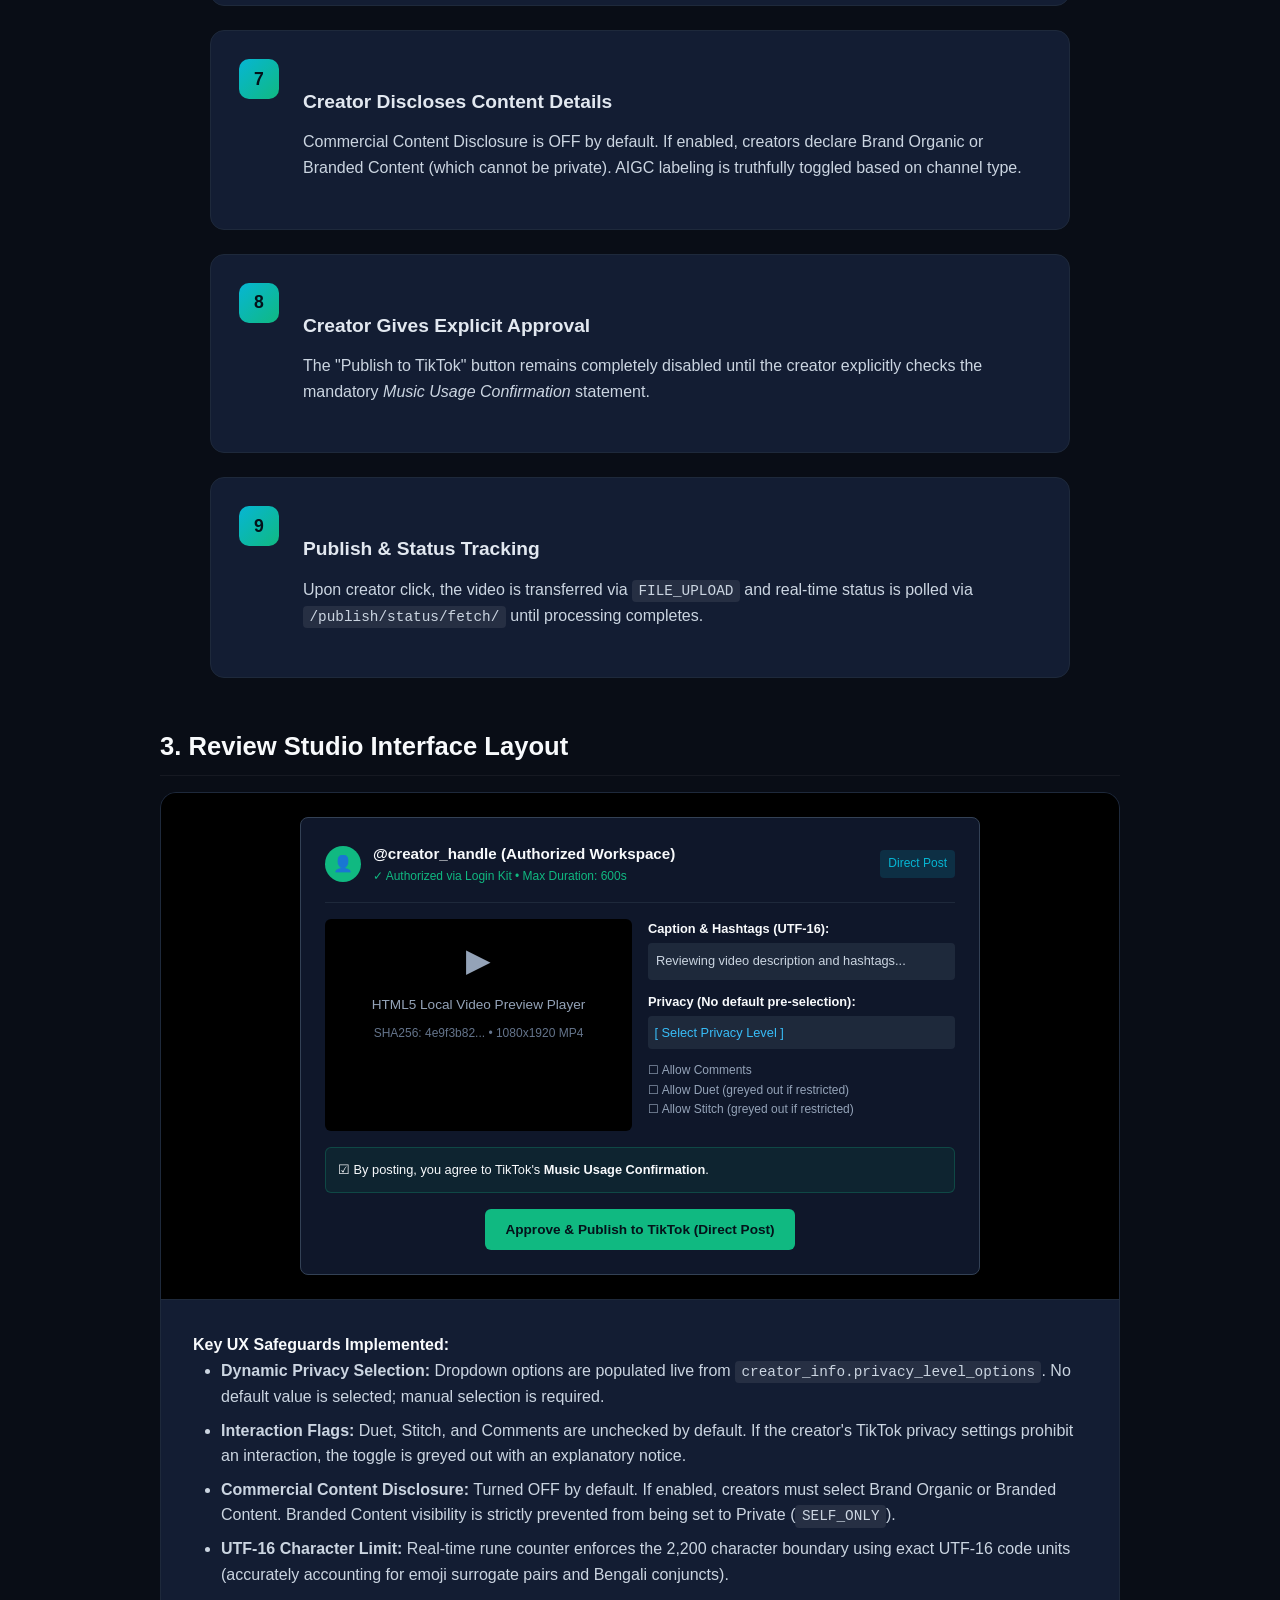
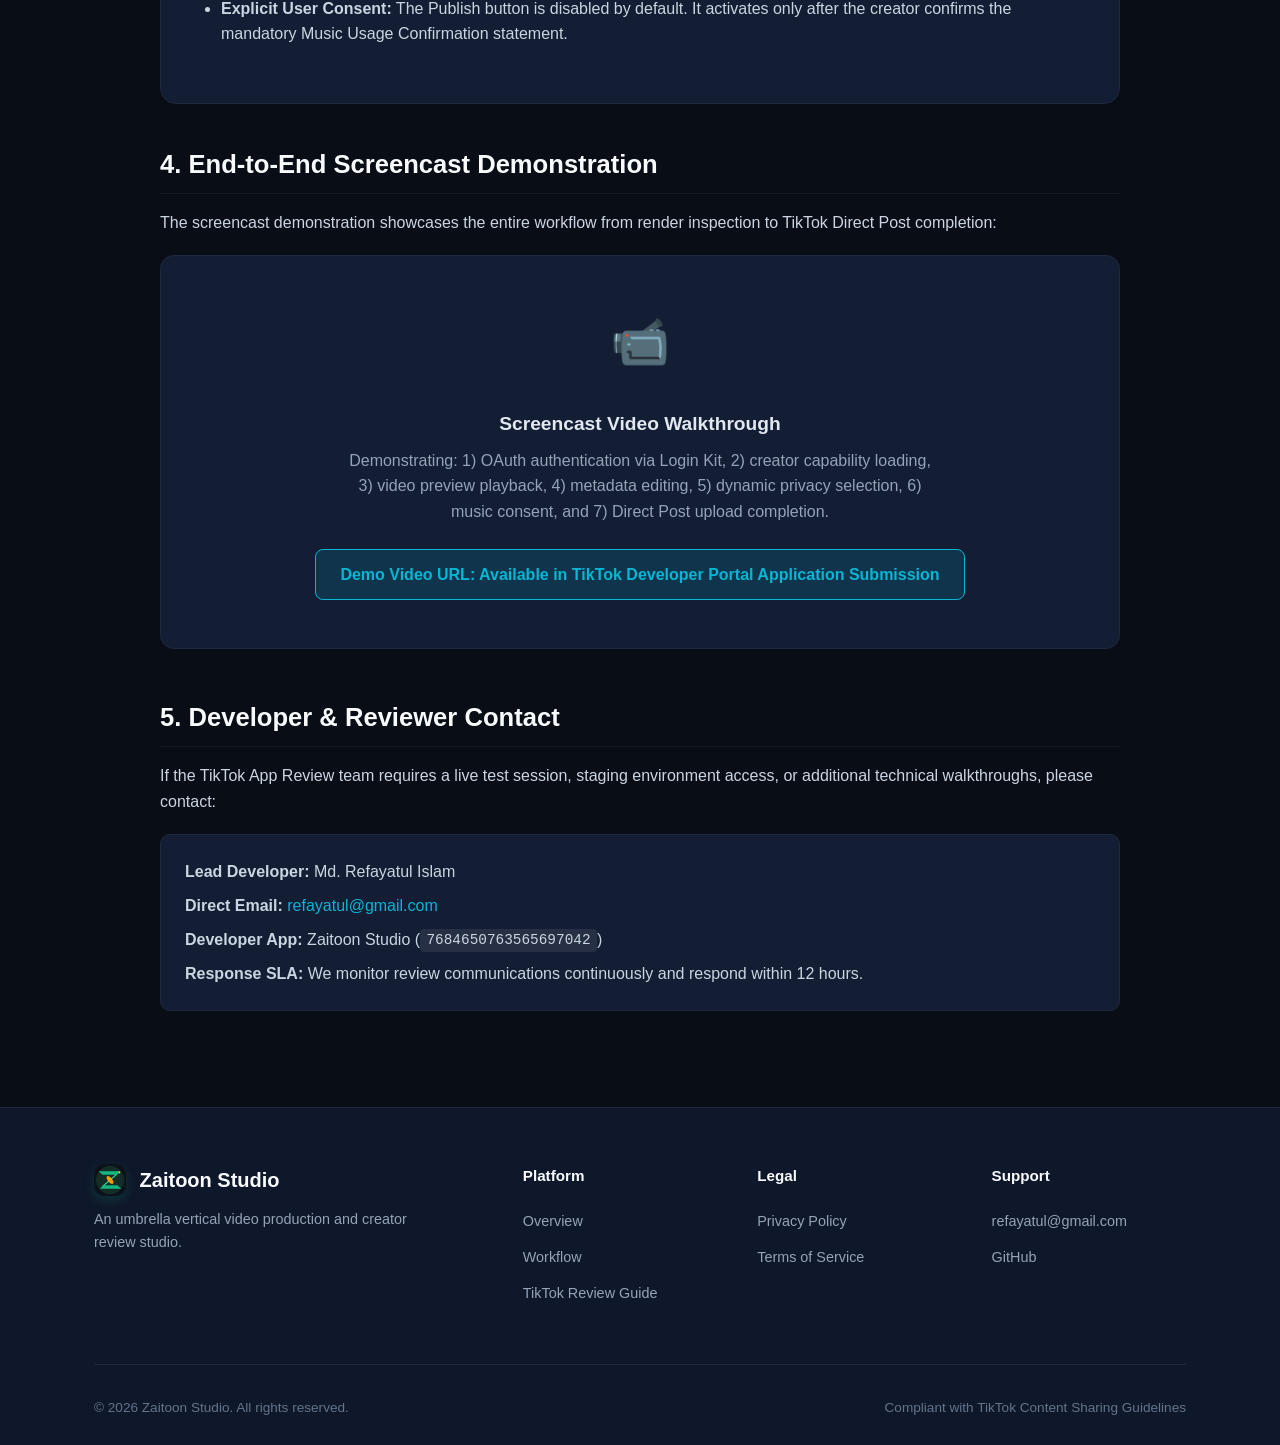
==== commit 3ec1e5da: "docs: update TikTok App ID to 7684650763565697042" ====
--- a/review.html
+++ b/review.html
@@ -4,7 +4,7 @@
   <meta charset="UTF-8">
   <meta name="viewport" content="width=device-width, initial-scale=1.0">
   <title>TikTok App Review Guide & Demo — Zaitoon Studio</title>
-  <meta name="description" content="Official TikTok App Review Guide, requested scopes justification, and creator review demonstration for Zaitoon Studio (App ID: 7684433488619276306).">
+  <meta name="description" content="Official TikTok App Review Guide, requested scopes justification, and creator review demonstration for Zaitoon Studio (App ID: 7684650763565697042).">
   <link rel="icon" type="image/png" href="/assets/zaitoon_studio_app_icon_1024.png">
   <link rel="stylesheet" href="/css/style.css">
 </head>
@@ -33,7 +33,7 @@
     <div class="legal-header">
       <div class="section-tag">TikTok Developer Integration</div>
       <h1>TikTok App Review Guide & Demo</h1>
-      <div class="updated-tag">Application: Zaitoon Studio • App ID: 7684433488619276306 • Category: Photo & Video</div>
+      <div class="updated-tag">Application: Zaitoon Studio • App ID: 7684650763565697042 • Category: Photo & Video</div>
     </div>
 
     <div class="legal-body">
@@ -46,7 +46,7 @@
         <h3 style="color: var(--accent-cyan); margin-bottom: 1rem;">Application Identity Verification</h3>
         <div style="display: grid; grid-template-columns: repeat(auto-fit, minmax(240px, 1fr)); gap: 1rem; font-size: 0.95rem;">
           <div><strong>App Name:</strong> Zaitoon Studio</div>
-          <div><strong>App ID:</strong> <code>7684433488619276306</code></div>
+          <div><strong>App ID:</strong> <code>7684650763565697042</code></div>
           <div><strong>Platform:</strong> Desktop Native Creator Studio</div>
           <div><strong>OAuth Loopback URI:</strong> <code>http://127.0.0.1:8080/callback/</code></div>
           <div><strong>Products:</strong> Login Kit, Content Posting API</div>
@@ -262,7 +262,7 @@
       <div style="background: var(--bg-card); padding: 1.5rem; border-radius: 10px; border: 1px solid var(--border-color); margin-top: 1rem;">
         <p style="margin-bottom: 0.5rem;"><strong>Lead Developer:</strong> Md. Refayatul Islam</p>
         <p style="margin-bottom: 0.5rem;"><strong>Direct Email:</strong> <a href="mailto:refayatul@gmail.com">refayatul@gmail.com</a></p>
-        <p style="margin-bottom: 0.5rem;"><strong>Developer App:</strong> Zaitoon Studio (<code>7684433488619276306</code>)</p>
+        <p style="margin-bottom: 0.5rem;"><strong>Developer App:</strong> Zaitoon Studio (<code>7684650763565697042</code>)</p>
         <p style="margin-bottom: 0;"><strong>Response SLA:</strong> We monitor review communications continuously and respond within 12 hours.</p>
       </div>
     </div>
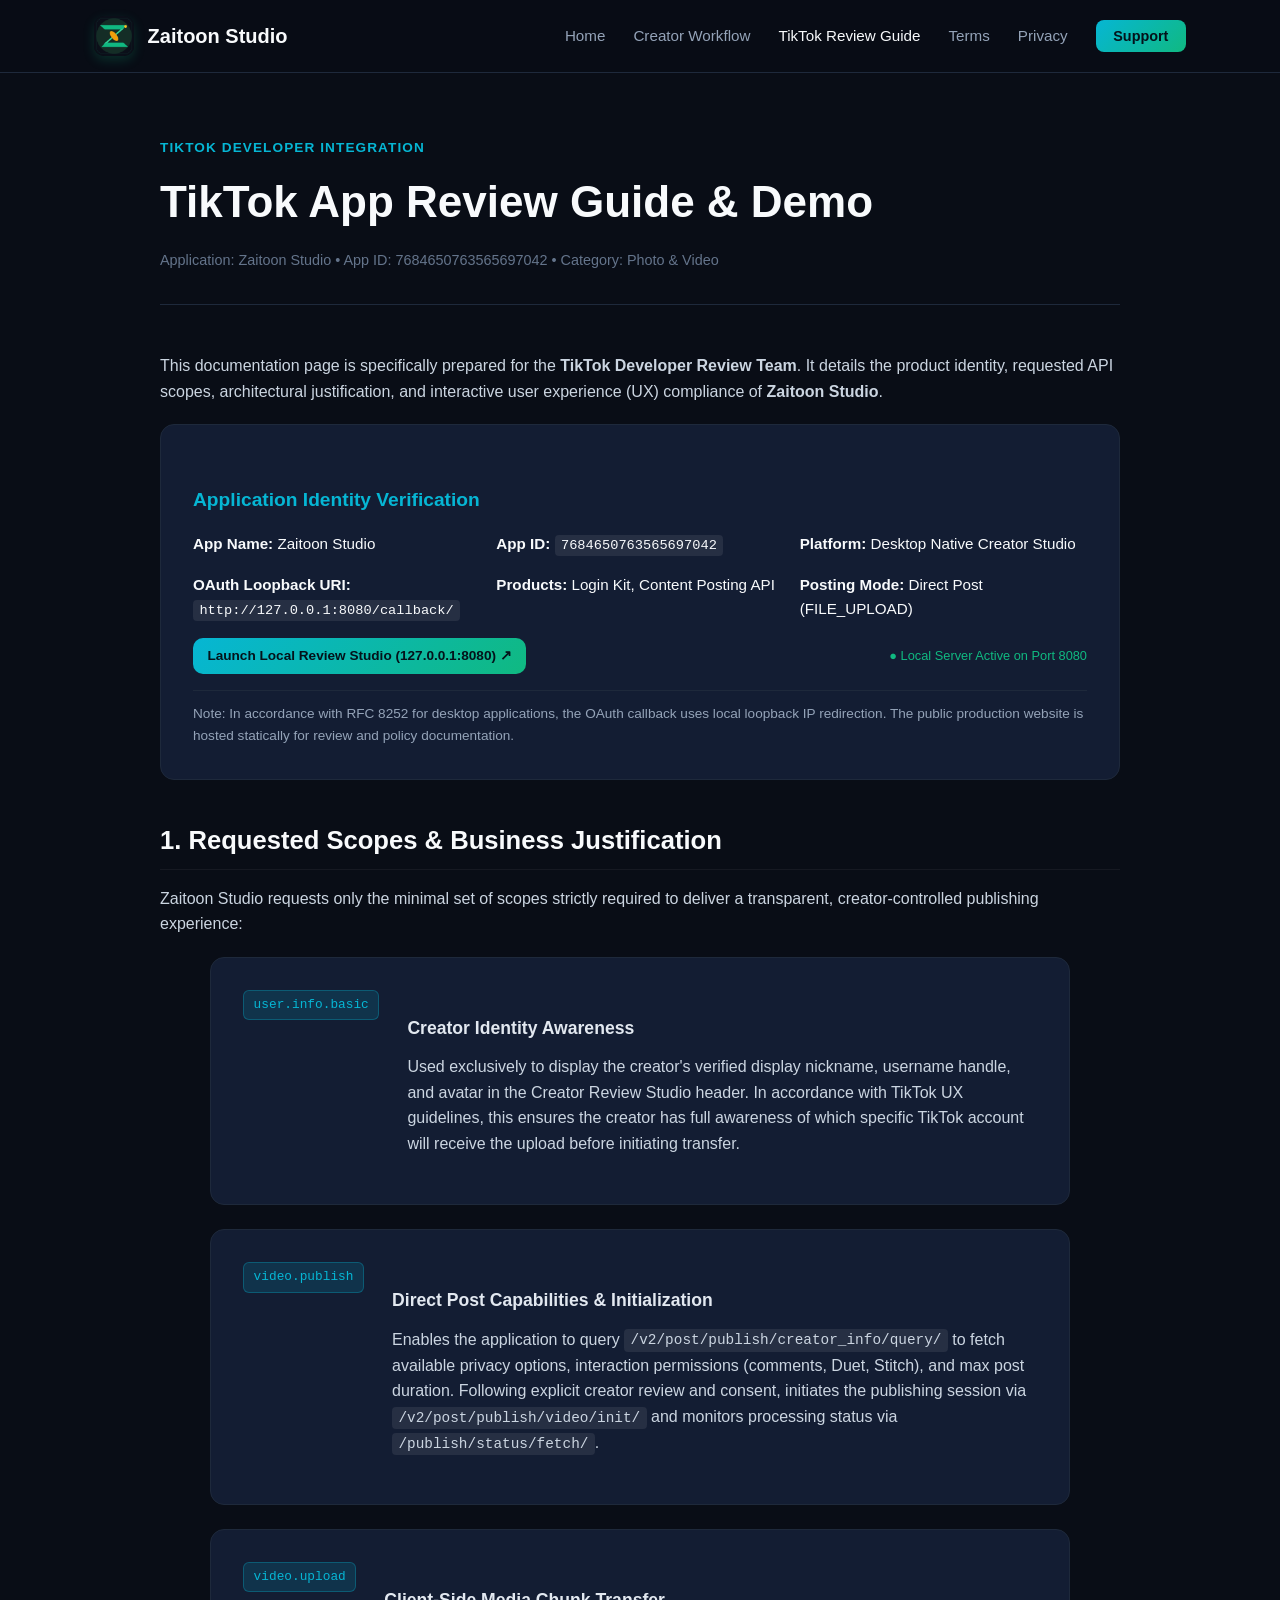
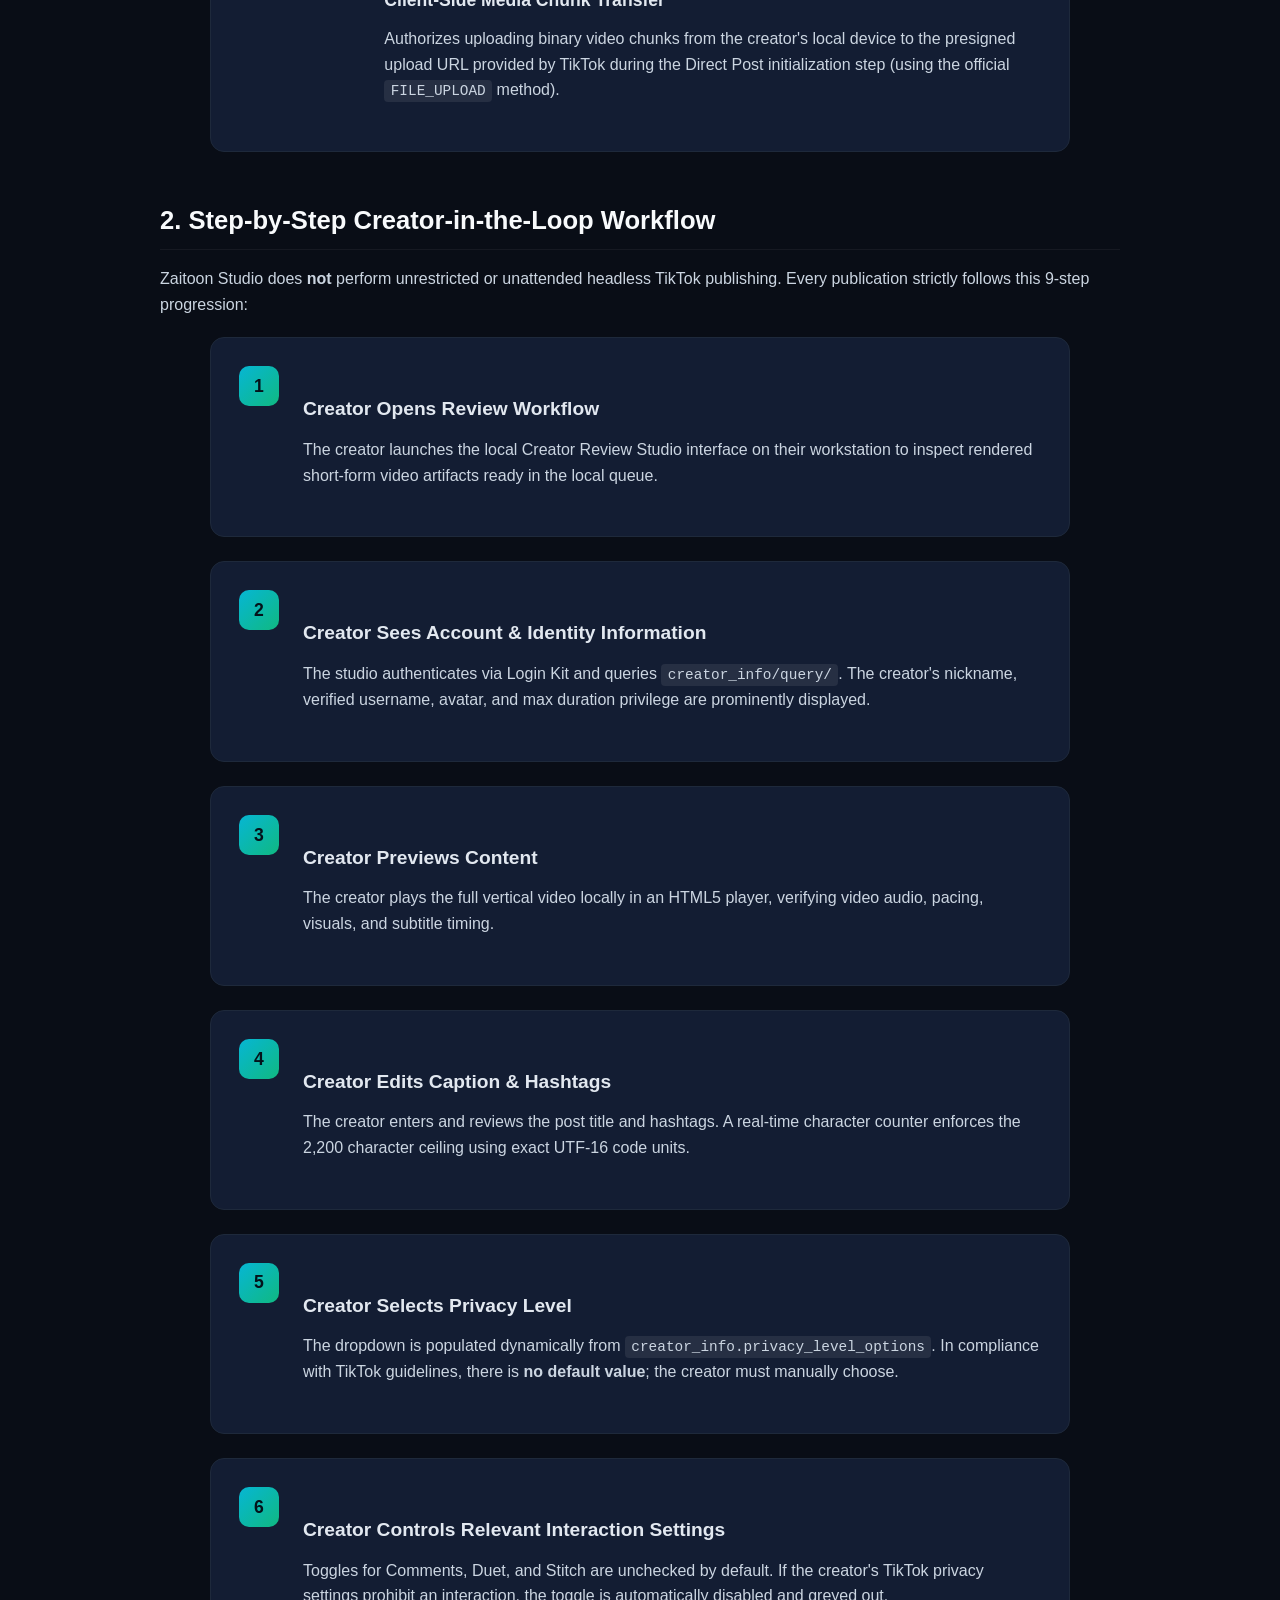
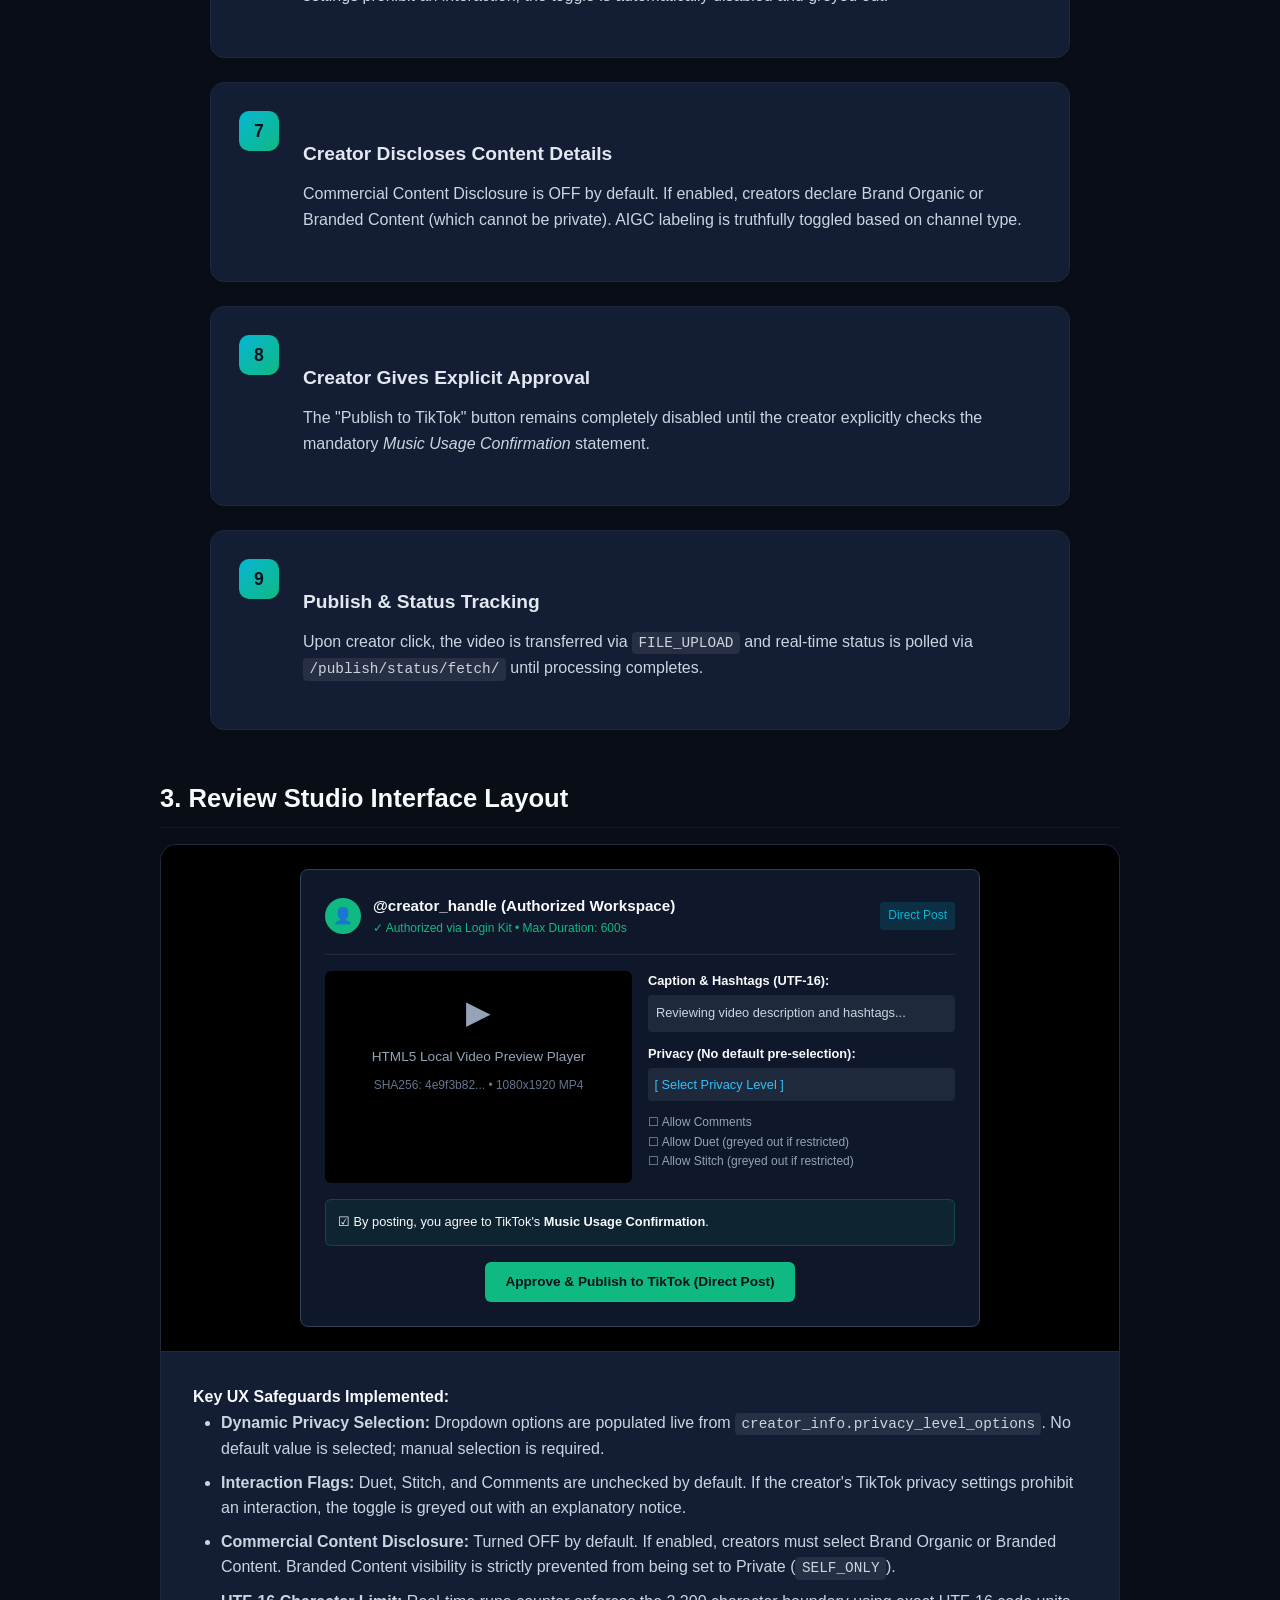
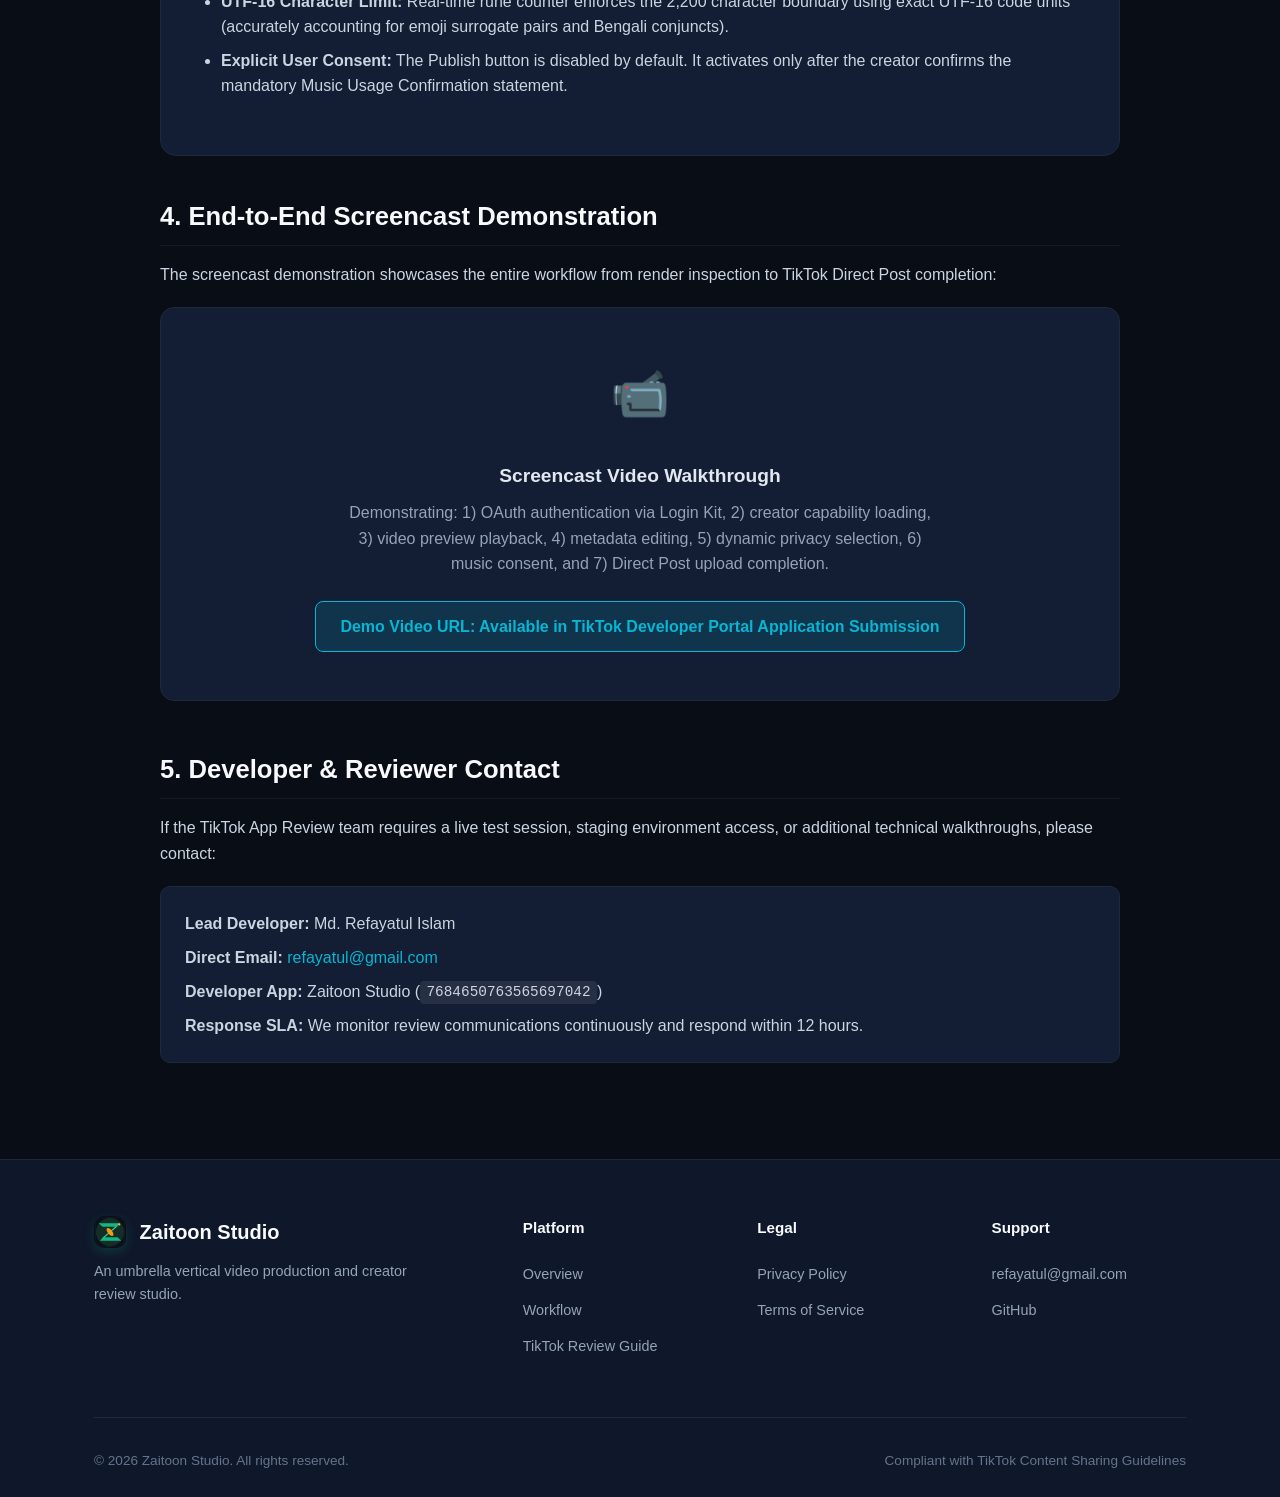
==== commit a82af8b5: "feat: add launch local studio link on review page" ====
--- a/review.html
+++ b/review.html
@@ -51,6 +51,10 @@
           <div><strong>OAuth Loopback URI:</strong> <code>http://127.0.0.1:8080/callback/</code></div>
           <div><strong>Products:</strong> Login Kit, Content Posting API</div>
           <div><strong>Posting Mode:</strong> Direct Post (FILE_UPLOAD)</div>
+        </div>
+        <div style="margin-top: 1rem; display: flex; align-items: center; justify-content: space-between; flex-wrap: wrap; gap: 0.75rem;">
+          <a href="http://127.0.0.1:8080" target="_blank" class="btn-primary" style="display: inline-block; font-size: 0.85rem; padding: 0.45rem 0.9rem; text-decoration: none;">Launch Local Review Studio (127.0.0.1:8080) ↗</a>
+          <span style="font-size: 0.8rem; color: var(--accent-emerald);">● Local Server Active on Port 8080</span>
         </div>
         <div style="margin-top: 1rem; padding-top: 0.75rem; border-top: 1px solid var(--border-color); font-size: 0.85rem; color: var(--text-muted);">
           Note: In accordance with RFC 8252 for desktop applications, the OAuth callback uses local loopback IP redirection. The public production website is hosted statically for review and policy documentation.
